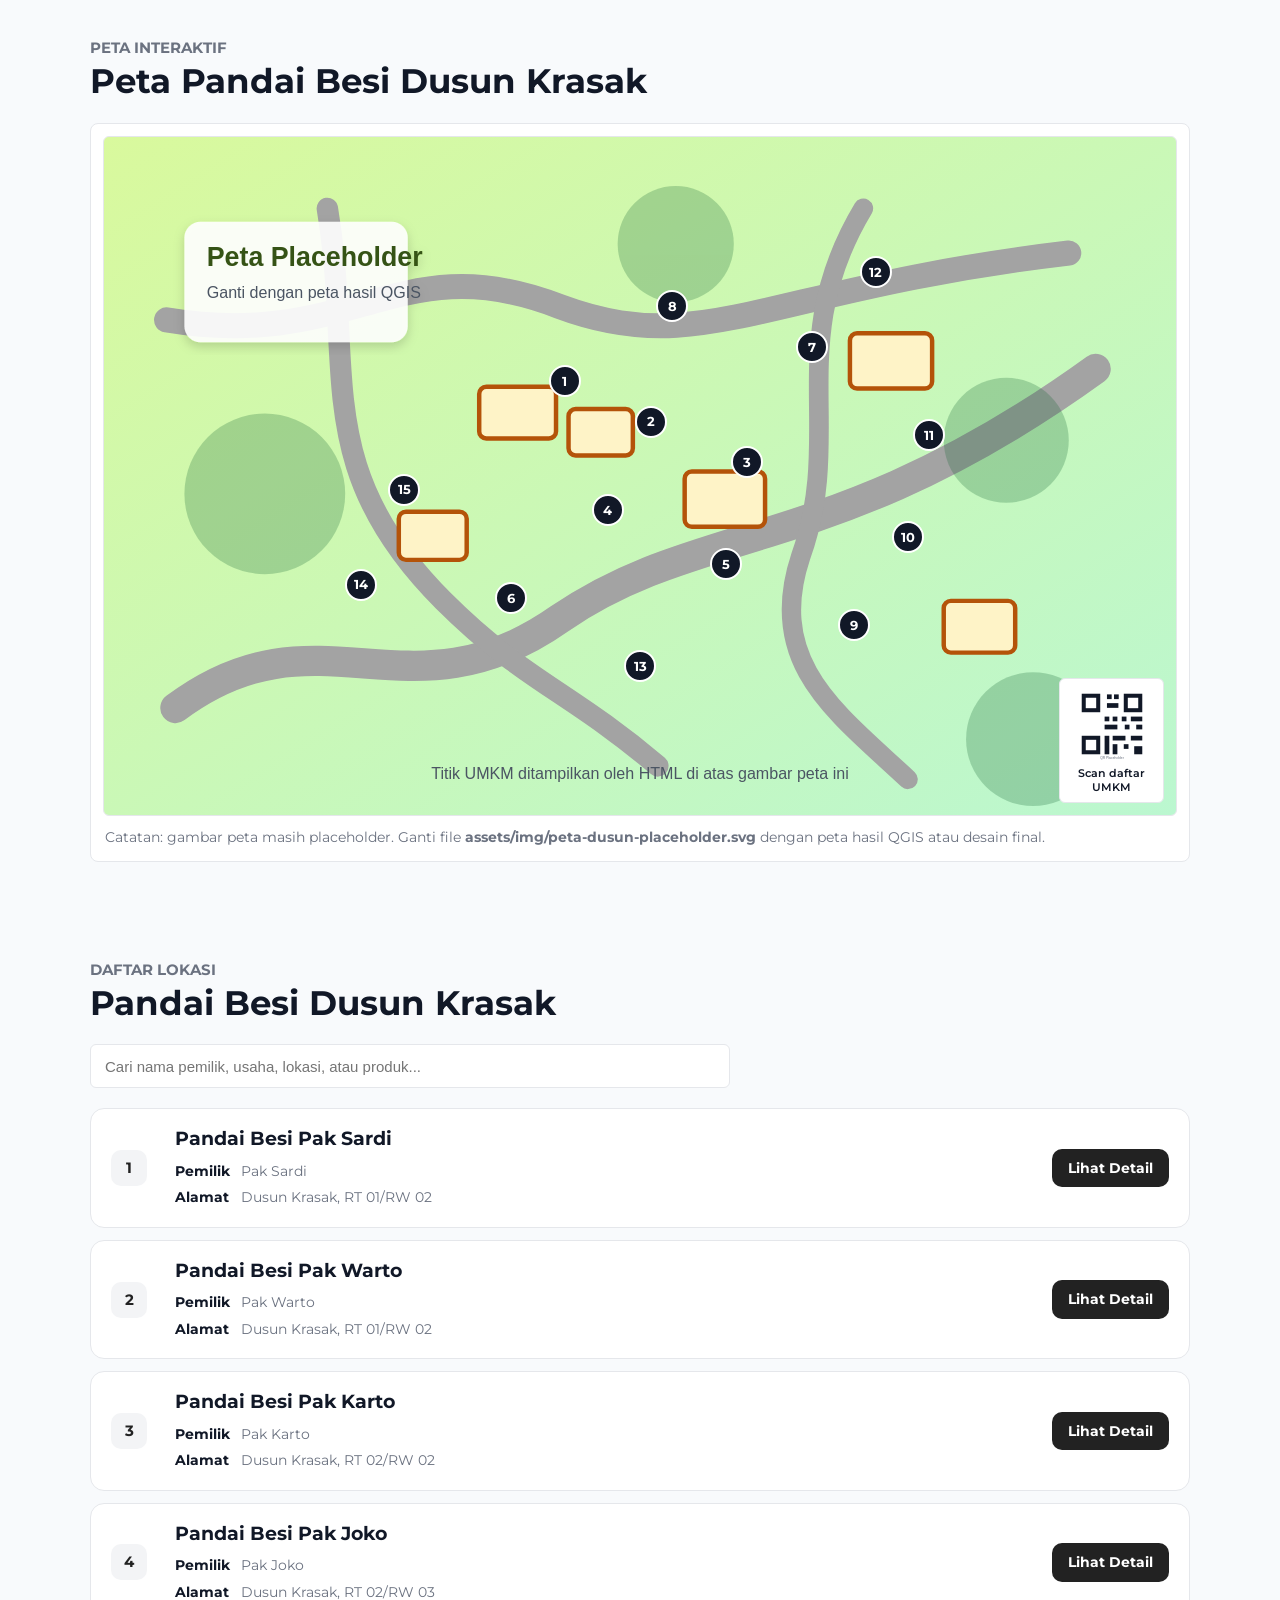
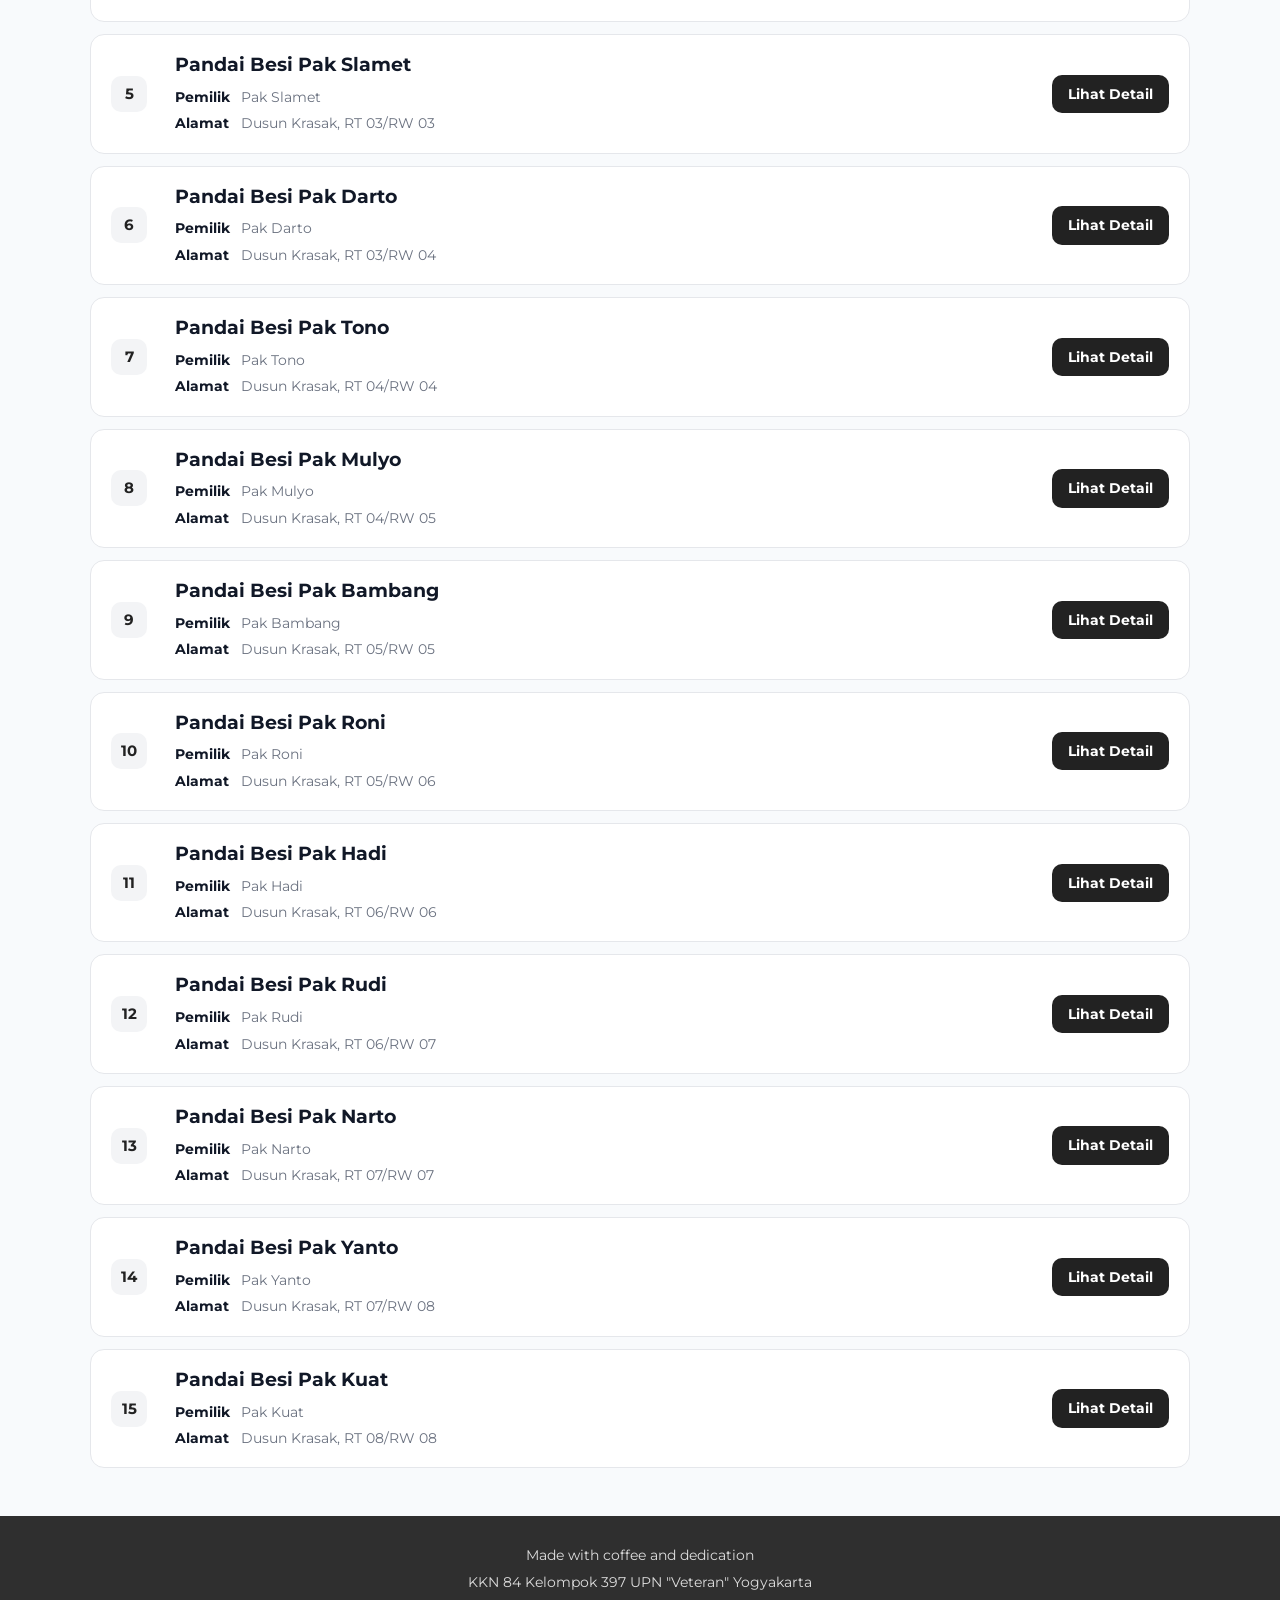
==== index.html @ 6c761941 "first commit" ====
<!doctype html>
<html lang="id">
  <head>
    <meta charset="UTF-8" />
    <meta name="viewport" content="width=device-width, initial-scale=1.0" />
    <title>Peta Pandai Besi Dusun Krasak</title>
    <link rel="preconnect" href="https://fonts.googleapis.com" />
    <link rel="preconnect" href="https://fonts.gstatic.com" crossorigin />
    <link
      href="https://fonts.googleapis.com/css2?family=Inter:wght@400;500;600;700&family=Manrope:wght@700;800&display=swap"
      rel="stylesheet"
    />
    <link rel="stylesheet" href="style.css" />
  </head>
  <body>
    <main>
      <section id="peta" class="section first-section">
        <div class="section-heading">
          <p class="label">Peta Interaktif</p>
          <h2>Peta Pandai Besi Dusun Krasak</h2>
        </div>

        <div class="map-card">
          <div class="map-wrapper" id="mapWrapper">
            <img
              src="assets/img/peta-dusun-placeholder.svg"
              alt="Peta UMKM Pandai Besi Dusun Krasak"
              class="map-image"
            />

            <div id="mapPoints"></div>

            <a href="#daftar-umkm" class="qr-box" title="Buka daftar UMKM">
              <img src="assets/img/qr-placeholder.svg" alt="QR daftar UMKM" />
              <span>Scan daftar UMKM</span>
            </a>
          </div>

          <p class="map-note">
            Catatan: gambar peta masih placeholder. Ganti file
            <strong>assets/img/peta-dusun-placeholder.svg</strong>
            dengan peta hasil QGIS atau desain final.
          </p>
        </div>
      </section>

      <section id="daftar-umkm" class="section">
        <div class="section-heading">
          <p class="label">Daftar Lokasi</p>
          <h2>Pandai Besi Dusun Krasak</h2>
        </div>

        <div class="search-box">
          <input
            type="text"
            id="searchInput"
            placeholder="Cari nama pemilik, usaha, lokasi, atau produk..."
          />
        </div>

        <div class="umkm-list" id="umkmGrid"></div>
      </section>
    </main>

    <footer class="footer">
      <p>Made with coffee and dedication</p>
      <p>KKN 84 Kelompok 397 UPN "Veteran" Yogyakarta</p>
    </footer>

    <script src="data.js"></script>
    <script src="script.js"></script>
  </body>
</html>
---- style.css ----
@import url("https://fonts.googleapis.com/css2?family=Montserrat:wght@400;500;600;700;800&display=swap");

:root {
  --primary: #111827;
  --primary-dark: #000000;
  --text: #111827;
  --muted: #6b7280;
  --bg: #f8fafc;
  --white: #ffffff;
  --border: #e5e7eb;
  --font-main: "Montserrat", Arial, Helvetica, sans-serif;
}

* {
  box-sizing: border-box;
}

html {
  scroll-behavior: smooth;
}

body {
  margin: 0;
  font-family: var(--font-main);
  background: var(--bg);
  color: var(--text);
  line-height: 1.6;
}

a {
  color: inherit;
}

/* Section */
.section {
  width: min(1100px, calc(100% - 32px));
  margin: 0 auto;
  padding: 48px 0;
}

.first-section {
  padding-top: 36px;
}

.section-heading {
  margin-bottom: 20px;
}

.label {
  margin: 0 0 6px;
  color: var(--primary);
  font-size: 13px;
  font-weight: 700;
  text-transform: uppercase;
}

.section-heading h2 {
  margin: 0 0 8px;
  font-size: clamp(24px, 4vw, 34px);
  line-height: 1.25;
  color: var(--text);
}

.section-heading p {
  margin: 0;
  color: var(--muted);
  font-size: 15px;
}

/* Map */
.map-card {
  background: var(--white);
  border: 1px solid var(--border);
  border-radius: 8px;
  padding: 12px;
}

.map-wrapper {
  position: relative;
  width: 100%;
  overflow: hidden;
  border-radius: 6px;
  background: #eeeeee;
  border: 1px solid var(--border);
}

.map-image {
  width: 100%;
  display: block;
}

.map-point {
  position: absolute;
  transform: translate(-50%, -50%);
  width: clamp(24px, 3vw, 32px);
  height: clamp(24px, 3vw, 32px);
  display: grid;
  place-items: center;
  border-radius: 50%;
  background: var(--primary);
  color: white;
  font-size: 13px;
  font-weight: 700;
  text-decoration: none;
  border: 2px solid white;
}

.map-point:hover {
  background: var(--primary-dark);
}

.qr-box {
  position: absolute;
  right: 12px;
  bottom: 12px;
  width: 105px;
  padding: 8px;
  background: white;
  border: 1px solid var(--border);
  border-radius: 6px;
  text-align: center;
  text-decoration: none;
}

.qr-box img {
  width: 74px;
  display: block;
  margin: 0 auto 5px;
}

.qr-box span {
  display: block;
  font-size: 11px;
  font-weight: 600;
  line-height: 1.3;
  color: var(--text);
}

.map-note {
  margin: 10px 2px 0;
  color: var(--muted);
  font-size: 14px;
}

/* Search */
.search-box {
  max-width: 640px;
  margin-bottom: 20px;
}

.search-box input {
  width: 100%;
  min-height: 44px;
  border: 1px solid var(--border);
  border-radius: 6px;
  padding: 0 14px;
  font-size: 15px;
  outline: none;
  background: white;
  color: var(--text);
}

.search-box input:focus {
  border-color: var(--primary);
}

/* UMKM List */
.umkm-list {
  display: flex;
  flex-direction: column;
  gap: 12px;
}

.umkm-list-item {
  display: grid;
  grid-template-columns: 48px 1fr auto;
  gap: 16px;
  align-items: center;
  padding: 18px 20px;
  background: var(--white);
  border: 1px solid var(--border);
  border-radius: 14px;
  transition: 0.2s ease;
}

.umkm-list-item:hover {
  border-color: #cfcfcf;
  transform: translateY(-1px);
  box-shadow: 0 8px 22px rgba(0, 0, 0, 0.06);
}

.umkm-number {
  width: 36px;
  height: 36px;
  display: grid;
  place-items: center;
  background: #f3f4f6;
  border-radius: 10px;
  color: #222222;
  font-size: 15px;
  font-weight: 700;
}

.umkm-list-content h3 {
  margin: 0 0 8px;
  color: var(--text);
  font-size: 19px;
  line-height: 1.3;
}

.umkm-list-content p {
  margin: 0 0 4px;
  color: var(--muted);
  font-size: 14px;
}

.umkm-list-content p:last-child {
  margin-bottom: 0;
}

.umkm-list-content span {
  display: inline-block;
  min-width: 62px;
  color: var(--text);
  font-weight: 700;
}

.umkm-list-action {
  display: flex;
  align-items: center;
}

.btn,
.btn-card {
  display: inline-flex;
  align-items: center;
  justify-content: center;
  min-height: 38px;
  padding: 8px 16px;
  border-radius: 10px;
  background: #222222;
  color: white;
  font-size: 14px;
  font-weight: 700;
  text-decoration: none;
  transition: 0.2s ease;
}

.btn:hover,
.btn-card:hover {
  background: #000000;
}

.empty-message {
  padding: 20px;
  background: white;
  border: 1px solid var(--border);
  border-radius: 12px;
  color: var(--muted);
}

/* Detail Page */
/* Detail Page */
.detail-main {
  width: min(1000px, calc(100% - 32px));
  margin: 0 auto;
  padding: 32px 0 64px;
}

.back-link {
  display: flex;
  gap: 10px;
  margin-bottom: 18px;
  flex-wrap: wrap;
}

.back-link a {
  display: inline-flex;
  align-items: center;
  min-height: 36px;
  padding: 7px 12px;
  background: white;
  border: 1px solid var(--border);
  border-radius: 10px;
  color: var(--text);
  font-size: 14px;
  font-weight: 600;
  text-decoration: none;
}

.back-link a:hover {
  background: #f3f4f6;
}

.detail-card {
  overflow: hidden;
  background: white;
  border: 1px solid var(--border);
  border-radius: 8px;
}

.detail-hero {
  display: grid;
  grid-template-columns: 420px 1fr;
  gap: 0;
}

.detail-image {
  width: 100%;
  height: 380px;
  object-fit: cover;
  background: #f3f4f6;
}

.detail-info {
  padding: 34px;
  display: flex;
  flex-direction: column;
  justify-content: center;
}

.detail-info .label {
  margin-bottom: 8px;
  color: var(--muted);
  font-size: 12px;
  font-weight: 700;
  letter-spacing: 0.04em;
  text-transform: uppercase;
}

.detail-info h1 {
  margin: 0 0 18px;
  color: var(--text);
  font-size: clamp(28px, 4vw, 40px);
  line-height: 1.2;
}

.info-list {
  display: grid;
  gap: 8px;
  margin-bottom: 20px;
  padding: 16px;
  background: #f8fafc;
  border: 1px solid var(--border);
  border-radius: 14px;
}

.info-list p {
  margin: 0;
  color: var(--muted);
  font-size: 15px;
}

.info-list strong {
  color: var(--text);
}

.detail-actions {
  display: flex;
  gap: 10px;
  flex-wrap: wrap;
}

.detail-content-grid {
  display: grid;
  grid-template-columns: repeat(2, 1fr);
  gap: 14px;
  padding: 18px;
  background: #f8fafc;
  border-top: 1px solid var(--border);
}

.content-box {
  padding: 18px;
  background: white;
  border: 1px solid var(--border);
  border-radius: 8px;
}

.content-box h2 {
  margin: 0 0 10px;
  color: var(--text);
  font-size: 18px;
  line-height: 1.3;
}

.content-box p,
.content-box li {
  color: var(--muted);
  font-size: 14px;
}

.content-box p {
  margin: 0;
}

.content-box ul {
  margin: 0;
  padding-left: 18px;
}

.social-list p {
  margin: 0 0 6px;
  color: var(--muted);
  font-size: 14px;
}

.social-list p:last-child {
  margin-bottom: 0;
}

.social-list strong {
  color: var(--text);
}

.full-width {
  grid-column: 1 / -1;
}

/* Footer */
.footer {
  text-align: center;
  padding: 24px 16px;
  background: #2f2f2f;
  color: white;
}

.footer p {
  margin: 4px 0;
  color: #dddddd;
  font-size: 14px;
}

/* Responsive */
@media (max-width: 820px) {
  .umkm-list-item {
    grid-template-columns: 42px 1fr;
  }

  .umkm-list-action {
    grid-column: 2;
  }

  .detail-hero {
    grid-template-columns: 1fr;
  }

  .detail-image {
    height: 300px;
  }

  .detail-content-grid {
    grid-template-columns: 1fr;
  }
}

@media (max-width: 640px) {
  .section {
    padding: 40px 0;
  }

  .first-section {
    padding-top: 28px;
  }

  .qr-box {
    width: 88px;
    right: 8px;
    bottom: 8px;
    padding: 6px;
  }

  .qr-box img {
    width: 60px;
  }

  .qr-box span {
    font-size: 10px;
  }

  .detail-info {
    padding: 24px;
  }
}
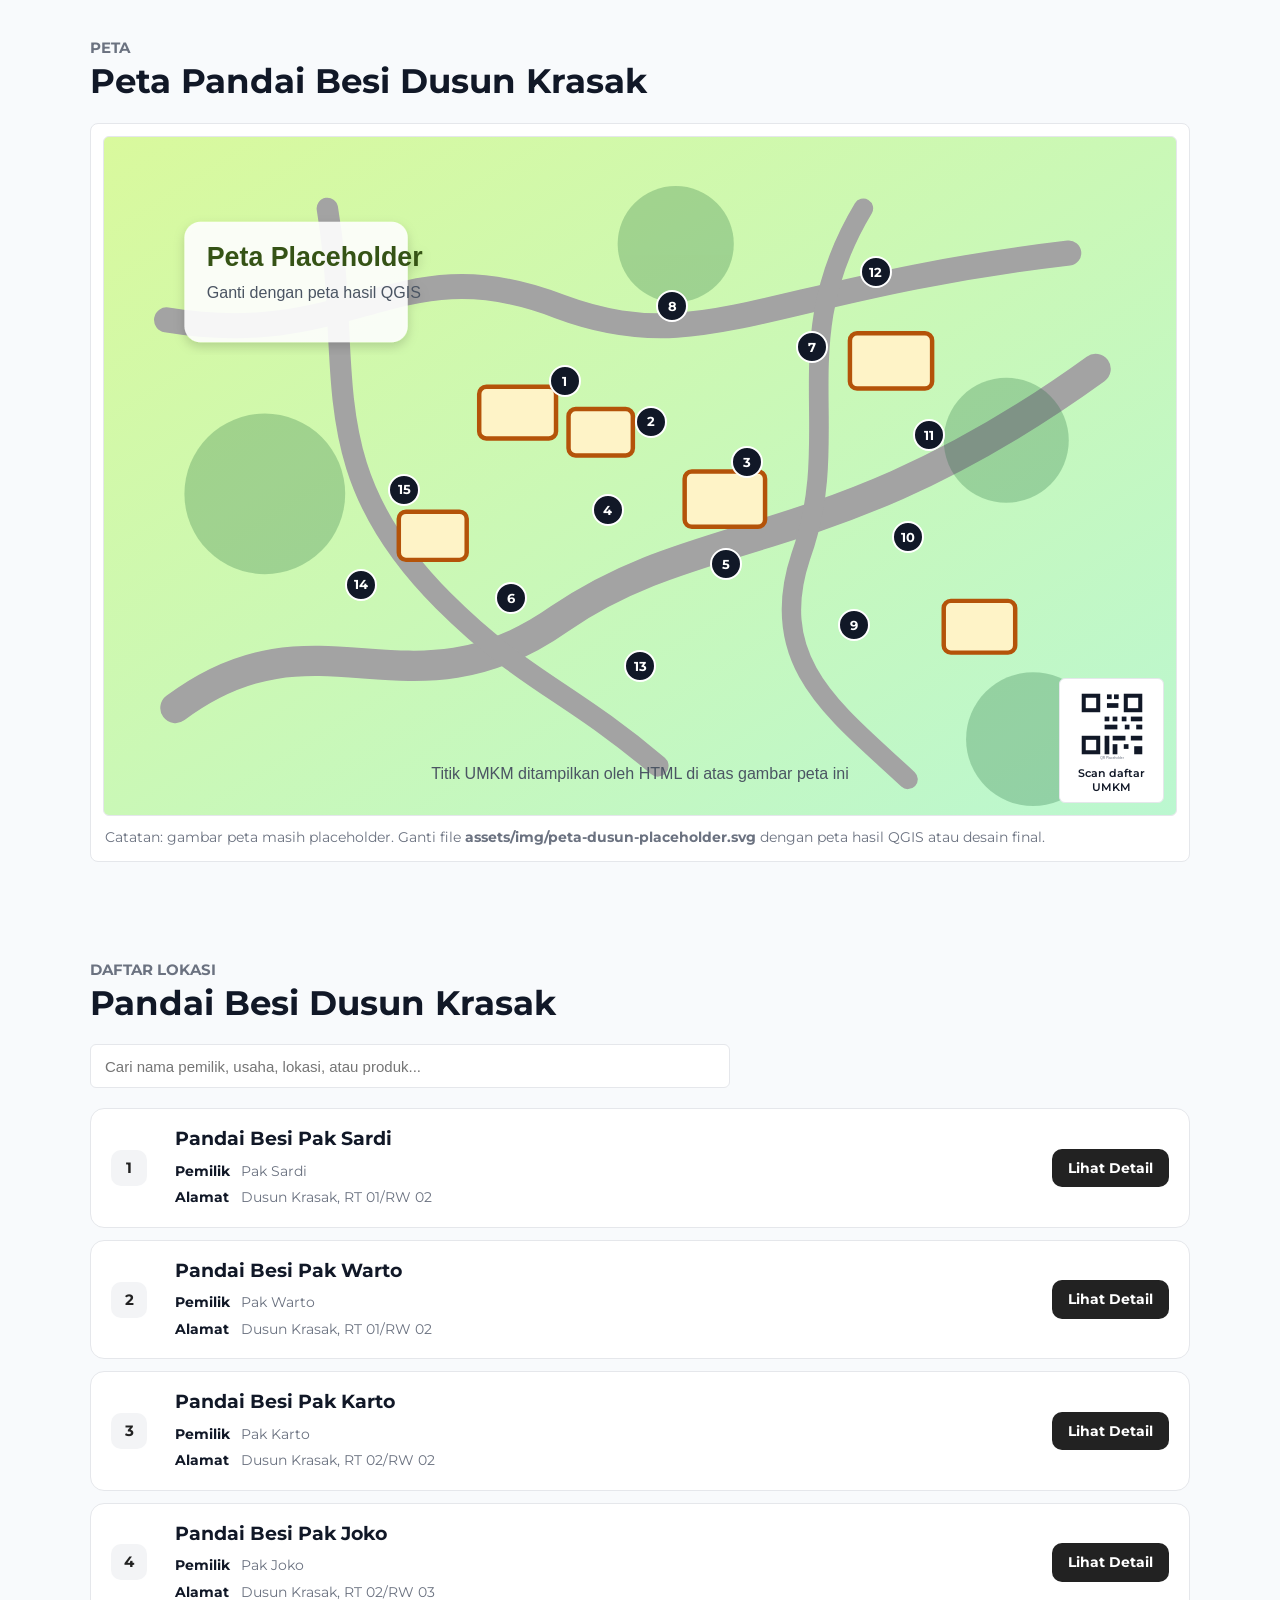
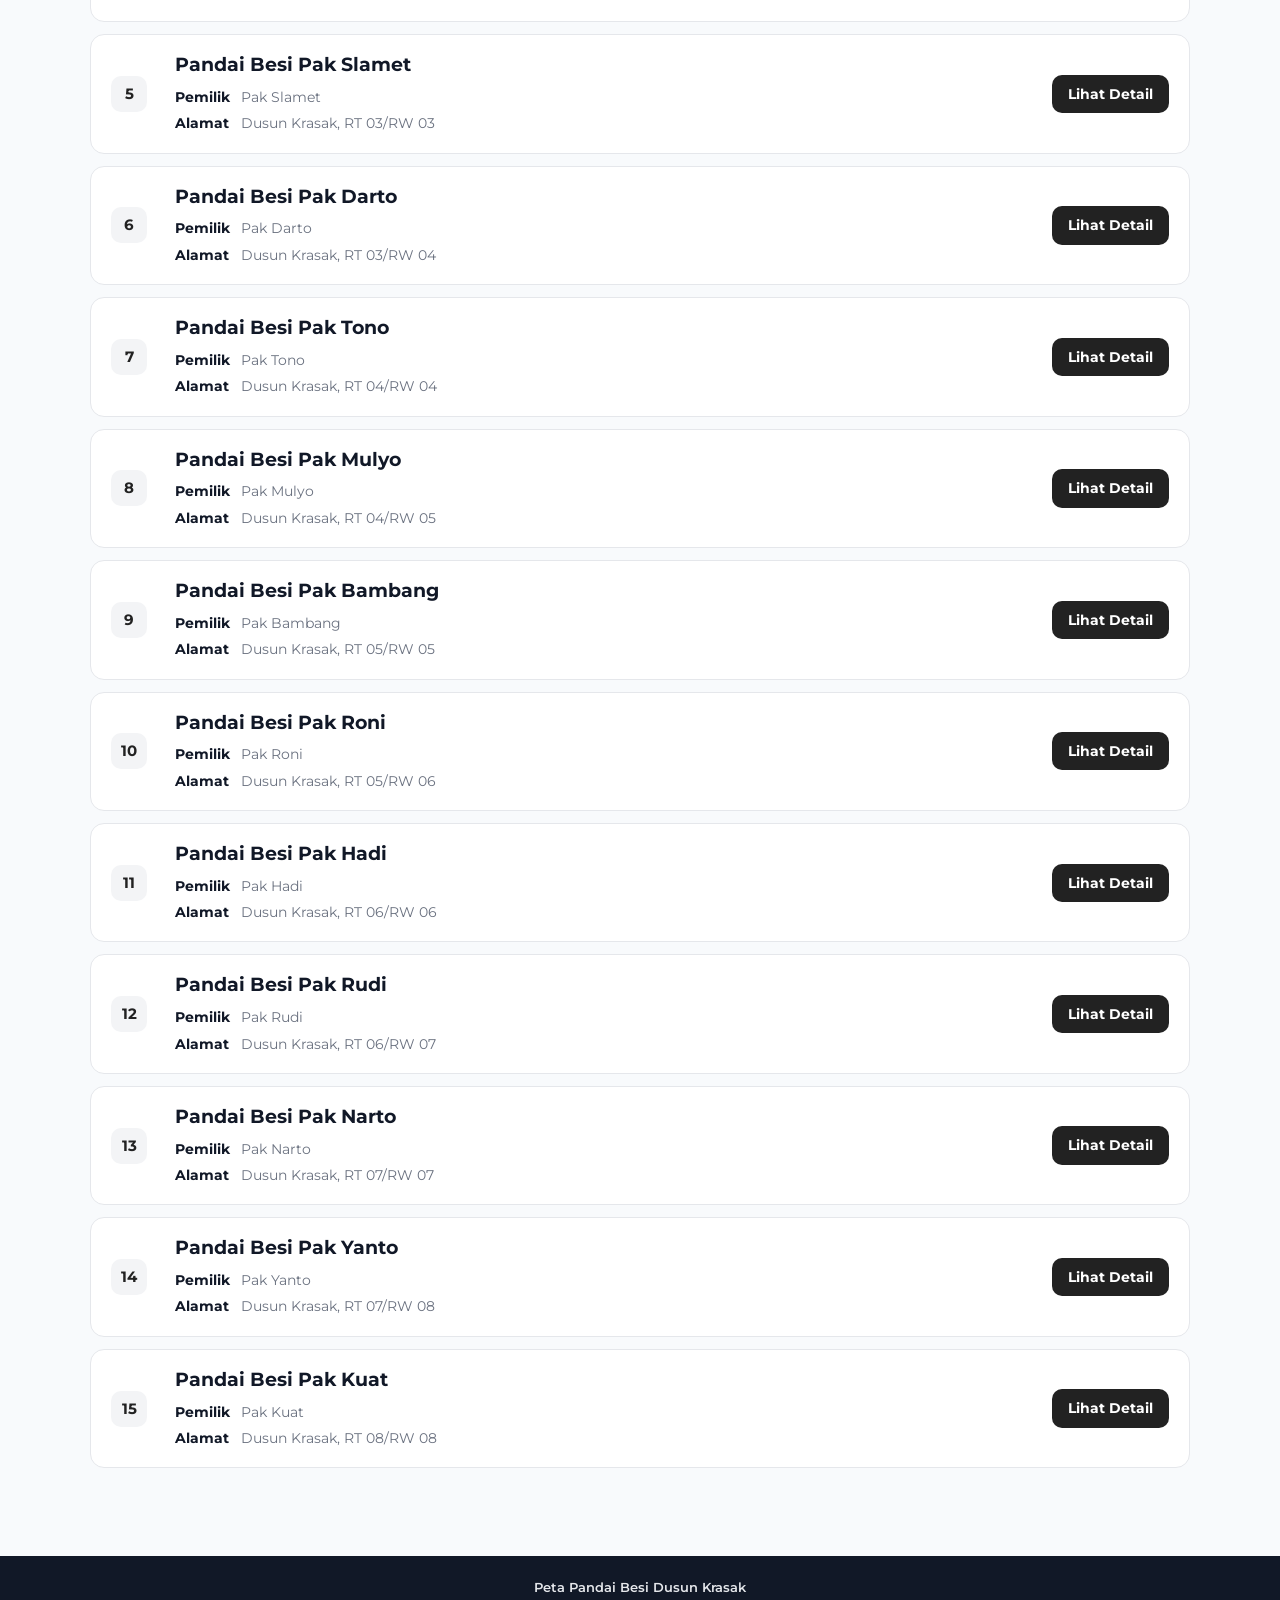
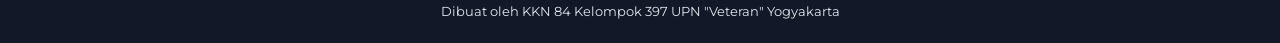
==== commit cc6f7a0f: "update" ====
--- a/index.html
+++ b/index.html
@@ -16,7 +16,7 @@
     <main>
       <section id="peta" class="section first-section">
         <div class="section-heading">
-          <p class="label">Peta Interaktif</p>
+          <p class="label">Peta</p>
           <h2>Peta Pandai Besi Dusun Krasak</h2>
         </div>
 
@@ -63,8 +63,8 @@
     </main>
 
     <footer class="footer">
-      <p>Made with coffee and dedication</p>
-      <p>KKN 84 Kelompok 397 UPN "Veteran" Yogyakarta</p>
+      <p>Peta Pandai Besi Dusun Krasak</p>
+      <p>Dibuat oleh KKN 84 Kelompok 397 UPN "Veteran" Yogyakarta</p>
     </footer>
 
     <script src="data.js"></script>
--- a/style.css
+++ b/style.css
@@ -419,16 +419,21 @@
 
 /* Footer */
 .footer {
+  margin-top: 40px;
+  padding: 18px 16px;
+  background: #111827;
+  color: white;
   text-align: center;
-  padding: 24px 16px;
-  background: #2f2f2f;
-  color: white;
 }
 
 .footer p {
-  margin: 4px 0;
-  color: #dddddd;
-  font-size: 14px;
+  margin: 3px 0;
+  font-size: 13px;
+  color: #e5e7eb;
+}
+
+.footer p:first-child {
+  font-weight: 600;
 }
 
 /* Responsive */
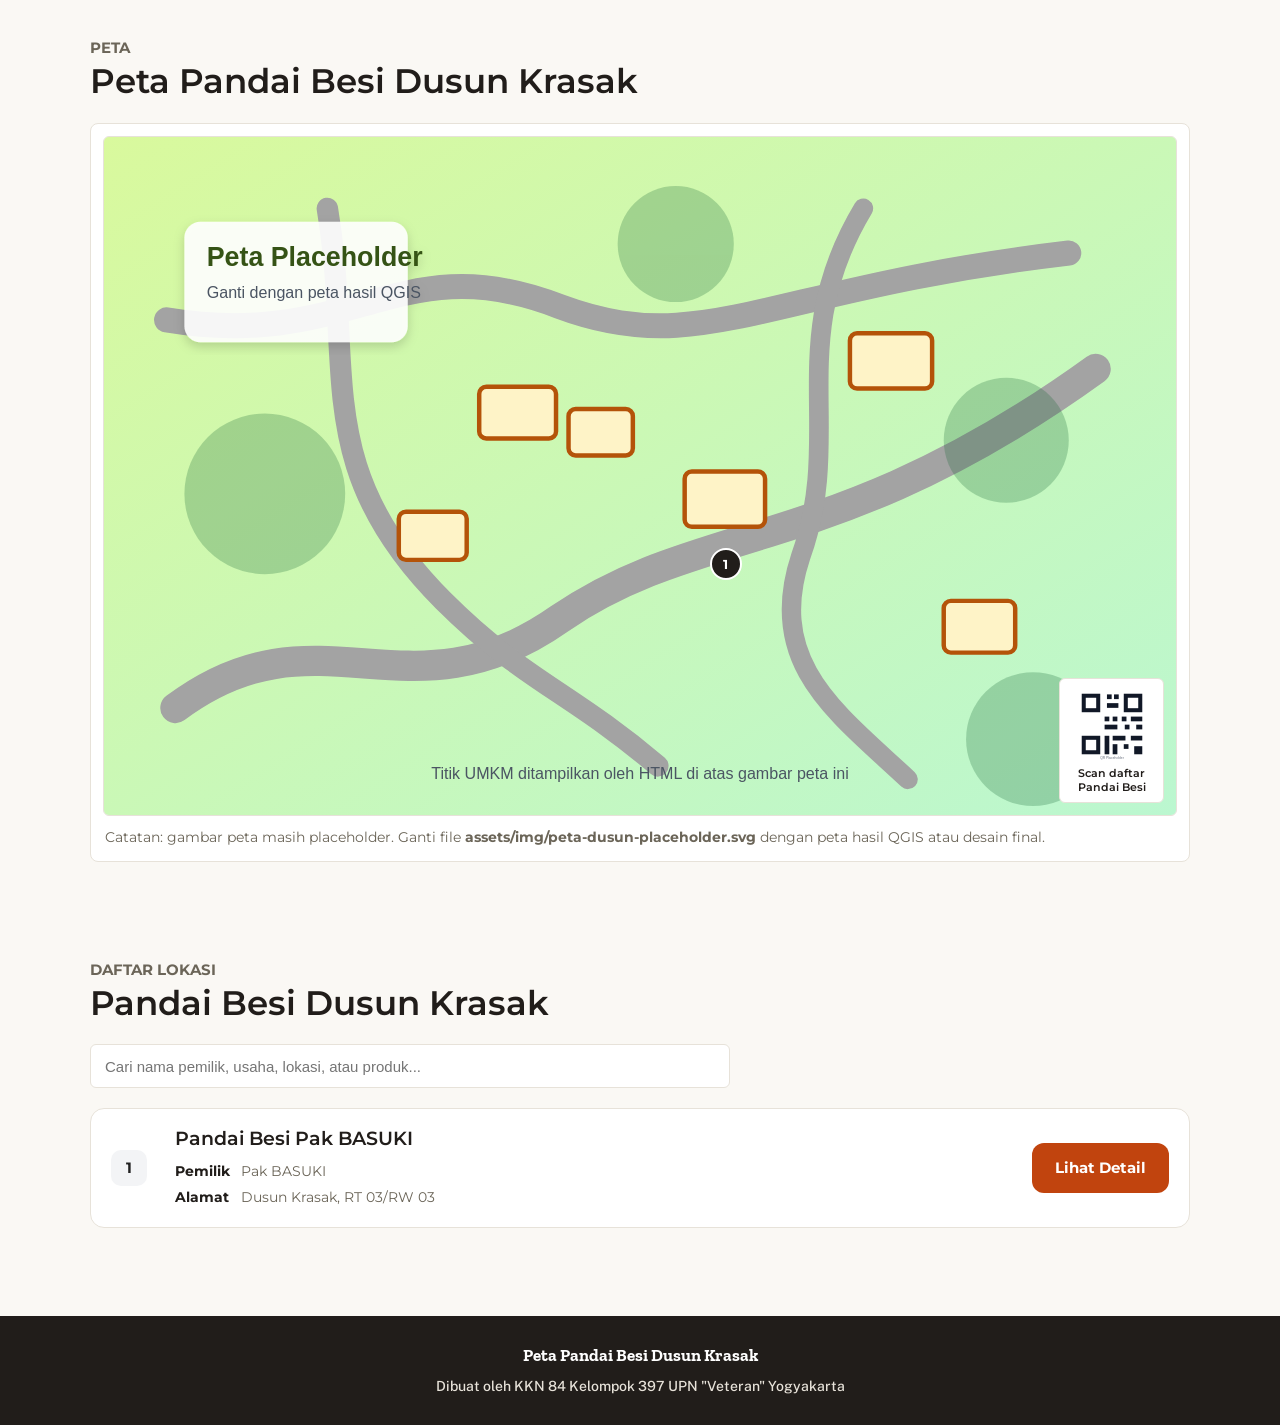
==== commit e5776754: "update" ====
--- a/index.html
+++ b/index.html
@@ -4,12 +4,6 @@
     <meta charset="UTF-8" />
     <meta name="viewport" content="width=device-width, initial-scale=1.0" />
     <title>Peta Pandai Besi Dusun Krasak</title>
-    <link rel="preconnect" href="https://fonts.googleapis.com" />
-    <link rel="preconnect" href="https://fonts.gstatic.com" crossorigin />
-    <link
-      href="https://fonts.googleapis.com/css2?family=Inter:wght@400;500;600;700&family=Manrope:wght@700;800&display=swap"
-      rel="stylesheet"
-    />
     <link rel="stylesheet" href="style.css" />
   </head>
   <body>
@@ -30,9 +24,16 @@
 
             <div id="mapPoints"></div>
 
-            <a href="#daftar-umkm" class="qr-box" title="Buka daftar UMKM">
-              <img src="assets/img/qr-placeholder.svg" alt="QR daftar UMKM" />
-              <span>Scan daftar UMKM</span>
+            <a
+              href="#daftar-umkm"
+              class="qr-box"
+              title="Buka daftar Pandai Besi"
+            >
+              <img
+                src="assets/img/qr-placeholder.svg"
+                alt="QR daftar Pandai Besi"
+              />
+              <span>Scan daftar Pandai Besi</span>
             </a>
           </div>
 
--- a/style.css
+++ b/style.css
@@ -1,14 +1,22 @@
-@import url("https://fonts.googleapis.com/css2?family=Montserrat:wght@400;500;600;700;800&display=swap");
+@import url("https://fonts.googleapis.com/css2?family=Montserrat:wght@400;500;600;700;800&family=Public+Sans:wght@400;500;600;700;800&family=Zilla+Slab:wght@500;600;700&display=swap");
 
 :root {
-  --primary: #111827;
+  --primary: #211d1a;
   --primary-dark: #000000;
-  --text: #111827;
-  --muted: #6b7280;
-  --bg: #f8fafc;
+  --text: #211d1a;
+  --muted: #6b6558;
+  --bg: #faf8f4;
   --white: #ffffff;
-  --border: #e5e7eb;
+  --border: #e7e2d9;
+  --accent: #c1440e;
+  --accent-dark: #98350c;
+  --spark: #e8a33d;
+
   --font-main: "Montserrat", Arial, Helvetica, sans-serif;
+  --font-display: "Montserrat", Arial, Helvetica, sans-serif;
+
+  --font-footer-main: "Public Sans", Arial, Helvetica, sans-serif;
+  --font-footer-display: "Zilla Slab", Georgia, serif;
 }
 
 * {
@@ -48,7 +56,7 @@
 
 .label {
   margin: 0 0 6px;
-  color: var(--primary);
+  color: var(--accent);
   font-size: 13px;
   font-weight: 700;
   text-transform: uppercase;
@@ -56,6 +64,8 @@
 
 .section-heading h2 {
   margin: 0 0 8px;
+  font-family: var(--font-display);
+  font-weight: 600;
   font-size: clamp(24px, 4vw, 34px);
   line-height: 1.25;
   color: var(--text);
@@ -106,7 +116,7 @@
 }
 
 .map-point:hover {
-  background: var(--primary-dark);
+  background: var(--accent);
 }
 
 .qr-box {
@@ -161,7 +171,7 @@
 }
 
 .search-box input:focus {
-  border-color: var(--primary);
+  border-color: var(--accent);
 }
 
 /* UMKM List */
@@ -203,6 +213,8 @@
 
 .umkm-list-content h3 {
   margin: 0 0 8px;
+  font-family: var(--font-display);
+  font-weight: 600;
   color: var(--text);
   font-size: 19px;
   line-height: 1.3;
@@ -259,181 +271,519 @@
   color: var(--muted);
 }
 
-/* Detail Page */
-/* Detail Page */
+/* ===================== */
+/* Detail Page            */
+/* ===================== */
+
 .detail-main {
-  width: min(1000px, calc(100% - 32px));
+  width: min(920px, calc(100% - 32px));
   margin: 0 auto;
-  padding: 32px 0 64px;
+  padding: 28px 0 72px;
 }
 
 .back-link {
   display: flex;
-  gap: 10px;
-  margin-bottom: 18px;
+  gap: 8px;
+  margin-bottom: 20px;
   flex-wrap: wrap;
 }
 
 .back-link a {
   display: inline-flex;
   align-items: center;
-  min-height: 36px;
-  padding: 7px 12px;
-  background: white;
+  gap: 6px;
+  min-height: 40px;
+  padding: 8px 14px;
+  background: var(--white);
   border: 1px solid var(--border);
   border-radius: 10px;
   color: var(--text);
   font-size: 14px;
   font-weight: 600;
   text-decoration: none;
+  transition: 0.15s ease;
 }
 
 .back-link a:hover {
-  background: #f3f4f6;
+  border-color: var(--text);
+  background: var(--bg);
 }
 
 .detail-card {
   overflow: hidden;
-  background: white;
+  background: var(--white);
   border: 1px solid var(--border);
-  border-radius: 8px;
-}
+  border-radius: 20px;
+}
+
+/* --- Hero: gallery + headline --- */
 
 .detail-hero {
   display: grid;
-  grid-template-columns: 420px 1fr;
-  gap: 0;
-}
-
-.detail-image {
+  grid-template-columns: 1.05fr 1fr;
+}
+
+.detail-gallery {
+  position: relative;
+  aspect-ratio: 4 / 3;
+  background: var(--primary);
+  overflow: hidden;
+}
+
+.gallery-track {
+  display: flex;
+  height: 100%;
+  transition: transform 0.5s cubic-bezier(0.65, 0, 0.35, 1);
+}
+
+.gallery-slide {
+  flex: 0 0 100%;
   width: 100%;
-  height: 380px;
+  height: 100%;
   object-fit: cover;
-  background: #f3f4f6;
-}
-
-.detail-info {
-  padding: 34px;
+}
+
+.gallery-nav {
+  position: absolute;
+  top: 50%;
+  transform: translateY(-50%);
+  width: 40px;
+  height: 40px;
+  display: grid;
+  place-items: center;
+  border: none;
+  border-radius: 50%;
+  background: rgba(33, 29, 26, 0.55);
+  color: white;
+  cursor: pointer;
+  transition: 0.15s ease;
+}
+
+.gallery-nav:hover {
+  background: rgba(33, 29, 26, 0.85);
+}
+
+.gallery-nav.prev {
+  left: 12px;
+}
+
+.gallery-nav.next {
+  right: 12px;
+}
+
+.gallery-nav svg {
+  width: 18px;
+  height: 18px;
+}
+
+.gallery-toggle {
+  position: absolute;
+  top: 12px;
+  right: 12px;
+  width: 34px;
+  height: 34px;
+  display: grid;
+  place-items: center;
+  border: none;
+  border-radius: 50%;
+  background: rgba(33, 29, 26, 0.55);
+  color: white;
+  cursor: pointer;
+}
+
+.gallery-toggle svg {
+  width: 14px;
+  height: 14px;
+}
+
+.gallery-dots {
+  position: absolute;
+  bottom: 16px;
+  left: 50%;
+  transform: translateX(-50%);
+  display: flex;
+  align-items: center;
+  gap: 6px;
+}
+
+.gallery-dots button {
+  width: 7px;
+  height: 7px;
+  border-radius: 50%;
+  border: none;
+  background: rgba(255, 255, 255, 0.5);
+  cursor: pointer;
+  padding: 0;
+  transition: 0.2s ease;
+}
+
+.gallery-dots button.active {
+  background: var(--spark);
+  width: 20px;
+  border-radius: 4px;
+}
+
+.gallery-progress {
+  position: absolute;
+  left: 0;
+  right: 0;
+  bottom: 0;
+  height: 3px;
+  background: rgba(255, 255, 255, 0.25);
+}
+
+.gallery-progress-bar {
+  height: 100%;
+  width: 0%;
+  background: linear-gradient(90deg, var(--spark), var(--accent));
+}
+
+.gallery-progress-bar.animate {
+  transition-property: width;
+  transition-timing-function: linear;
+}
+
+/* --- Headline --- */
+
+.detail-headline {
+  padding: 32px;
   display: flex;
   flex-direction: column;
   justify-content: center;
-}
-
-.detail-info .label {
-  margin-bottom: 8px;
-  color: var(--muted);
-  font-size: 12px;
+  gap: 14px;
+}
+
+.detail-eyebrow {
+  display: inline-flex;
+  align-items: center;
+  gap: 6px;
+  margin: 0;
+  color: var(--accent);
+  font-size: 13px;
   font-weight: 700;
   letter-spacing: 0.04em;
   text-transform: uppercase;
 }
 
-.detail-info h1 {
-  margin: 0 0 18px;
+.detail-eyebrow svg {
+  width: 15px;
+  height: 15px;
+}
+
+.detail-headline h1 {
+  margin: 0;
+  font-family: var(--font-display);
+  font-weight: 700;
   color: var(--text);
   font-size: clamp(28px, 4vw, 40px);
-  line-height: 1.2;
-}
-
-.info-list {
-  display: grid;
+  line-height: 1.15;
+}
+
+.detail-quickfacts {
+  display: flex;
+  flex-direction: column;
   gap: 8px;
-  margin-bottom: 20px;
-  padding: 16px;
-  background: #f8fafc;
-  border: 1px solid var(--border);
-  border-radius: 14px;
-}
-
-.info-list p {
-  margin: 0;
+}
+
+.detail-quickfacts span {
+  display: flex;
+  align-items: center;
+  gap: 8px;
   color: var(--muted);
   font-size: 15px;
 }
 
-.info-list strong {
-  color: var(--text);
+.detail-quickfacts svg {
+  flex: none;
+  width: 18px;
+  height: 18px;
+  color: var(--accent);
 }
 
 .detail-actions {
   display: flex;
+  flex-wrap: wrap;
   gap: 10px;
-  flex-wrap: wrap;
-}
-
-.detail-content-grid {
+  margin-top: 6px;
+}
+
+.btn-primary,
+.btn-secondary,
+.btn-icon {
+  display: inline-flex;
+  align-items: center;
+  justify-content: center;
+  gap: 8px;
+  min-height: 50px;
+  padding: 0 20px;
+  border-radius: 12px;
+  font-size: 15px;
+  font-weight: 700;
+  text-decoration: none;
+  border: 1px solid transparent;
+  transition: 0.15s ease;
+}
+
+.btn-primary {
+  background: var(--accent);
+  color: white;
+}
+
+.btn-primary:hover {
+  background: var(--accent-dark);
+}
+
+.btn-secondary {
+  background: var(--white);
+  border-color: var(--border);
+  color: var(--text);
+}
+
+.btn-secondary:hover {
+  border-color: var(--text);
+}
+
+.btn-icon {
+  width: 50px;
+  padding: 0;
+  background: var(--white);
+  border-color: var(--border);
+  color: var(--text);
+  flex: none;
+}
+
+.btn-icon:hover {
+  border-color: var(--text);
+  color: var(--accent);
+}
+
+.btn-primary svg,
+.btn-secondary svg,
+.btn-icon svg {
+  width: 18px;
+  height: 18px;
+}
+
+.btn-card {
+  min-height: 50px;
+  padding: 0 22px;
+  border-radius: 12px;
+  background: var(--accent);
+  color: white;
+  font-size: 15px;
+  font-weight: 700;
+  border: 1px solid transparent;
+}
+
+.btn-card:hover {
+  background: var(--accent-dark);
+}
+
+.detail-actions {
+  display: flex;
+  flex-direction: column;
+  align-items: stretch;
+  gap: 10px;
+  max-width: 360px;
+}
+
+.detail-actions .btn-primary,
+.detail-actions .btn-secondary {
+  width: 75%;
+  height: 32px;
+  padding: 0 22px;
+  display: inline-flex;
+  align-items: center;
+  justify-content: center;
+}
+
+.detail-actions .btn-primary svg,
+.detail-actions .btn-secondary svg {
+  width: 20px;
+  height: 20px;
+  flex-shrink: 0;
+}
+
+/* --- Body: facts --- */
+
+.detail-headline h1 span {
+  display: block;
+}
+
+.detail-body {
+  padding: 8px 32px 32px;
+}
+
+.detail-divider {
+  border: none;
+  border-top: 1px solid var(--border);
+  margin: 26px 0;
+}
+
+.detail-row .detail-eyebrow {
+  margin-bottom: 16px;
+}
+
+.detail-facts {
   display: grid;
   grid-template-columns: repeat(2, 1fr);
-  gap: 14px;
-  padding: 18px;
-  background: #f8fafc;
-  border-top: 1px solid var(--border);
-}
-
-.content-box {
-  padding: 18px;
-  background: white;
-  border: 1px solid var(--border);
-  border-radius: 8px;
-}
-
-.content-box h2 {
+  gap: 18px 24px;
+  margin: 0;
+}
+
+.detail-facts div {
+  min-width: 0;
+}
+
+.detail-facts dt {
+  margin: 0 0 4px;
+  color: var(--muted);
+  font-size: 13px;
+  font-weight: 600;
+}
+
+.detail-facts dd {
+  margin: 0;
+  color: var(--text);
+  font-size: 16px;
+  font-weight: 600;
+  line-height: 1.5;
+  word-break: break-word;
+}
+
+.detail-facts dd a {
+  color: var(--accent);
+  text-decoration: none;
+}
+
+.detail-facts dd a:hover {
+  text-decoration: underline;
+}
+
+.detail-note {
+  margin: 0;
+  color: var(--text);
+  font-size: 16px;
+  line-height: 1.75;
+}
+
+.not-found {
+  padding: 60px 32px;
+  text-align: center;
+}
+
+.not-found h1 {
+  font-family: var(--font-display);
+  font-size: 26px;
   margin: 0 0 10px;
-  color: var(--text);
-  font-size: 18px;
-  line-height: 1.3;
-}
-
-.content-box p,
-.content-box li {
+}
+
+.not-found p {
   color: var(--muted);
-  font-size: 14px;
-}
-
-.content-box p {
-  margin: 0;
-}
-
-.content-box ul {
-  margin: 0;
-  padding-left: 18px;
-}
-
-.social-list p {
-  margin: 0 0 6px;
-  color: var(--muted);
-  font-size: 14px;
-}
-
-.social-list p:last-child {
-  margin-bottom: 0;
-}
-
-.social-list strong {
-  color: var(--text);
-}
-
-.full-width {
-  grid-column: 1 / -1;
+  margin: 0 0 20px;
 }
 
 /* Footer */
 .footer {
   margin-top: 40px;
-  padding: 18px 16px;
-  background: #111827;
+  padding: 28px 16px;
+  background: var(--primary);
   color: white;
   text-align: center;
 }
 
 .footer p {
-  margin: 3px 0;
-  font-size: 13px;
-  color: #e5e7eb;
+  margin: 0;
 }
 
 .footer p:first-child {
-  font-weight: 600;
+  font-family: var(--font-footer-display);
+  font-size: 17px;
+  font-weight: 700;
+  color: white;
+  line-height: 1.4;
+}
+
+.footer p:last-child {
+  margin-top: 8px;
+  font-family: var(--font-footer-main);
+  font-size: 14px;
+  font-weight: 500;
+  color: #e7e2d9;
+  line-height: 1.5;
+}
+
+.detail-headline {
+  align-items: center;
+  text-align: center;
+}
+
+.detail-headline h1 {
+  width: 100%;
+  text-align: center;
+}
+
+.detail-quickfacts {
+  width: 100%;
+  max-width: 360px;
+  align-items: flex-start;
+}
+
+.detail-quickfacts span {
+  width: 100%;
+  justify-content: flex-start;
+  text-align: right;
+}
+
+.detail-actions {
+  width: 100%;
+  max-width: 360px;
+  align-items: center;
+}
+
+.detail-actions .btn-primary,
+.detail-actions .btn-secondary {
+  width: 100%;
+}
+
+.gallery-slide {
+  cursor: zoom-in;
+}
+
+.photo-lightbox {
+  position: fixed;
+  inset: 0;
+  z-index: 9999;
+  display: none;
+  align-items: center;
+  justify-content: center;
+  padding: 24px;
+  background: rgba(0, 0, 0, 0.85);
+}
+
+.photo-lightbox.show {
+  display: flex;
+}
+
+.photo-lightbox img {
+  max-width: 100%;
+  max-height: 90vh;
+  object-fit: contain;
+}
+
+.photo-lightbox-close {
+  position: fixed;
+  top: 18px;
+  right: 20px;
+  width: 42px;
+  height: 42px;
+  border: none;
+  border-radius: 50%;
+  background: white;
+  color: #111111;
+  font-size: 28px;
+  line-height: 1;
+  cursor: pointer;
 }
 
 /* Responsive */
@@ -450,12 +800,20 @@
     grid-template-columns: 1fr;
   }
 
-  .detail-image {
-    height: 300px;
-  }
-
-  .detail-content-grid {
+  .detail-gallery {
+    aspect-ratio: 4 / 3;
+  }
+
+  .detail-facts {
     grid-template-columns: 1fr;
+  }
+
+  .detail-headline {
+    padding: 24px;
+  }
+
+  .detail-body {
+    padding: 4px 24px 28px;
   }
 }
 
@@ -482,8 +840,79 @@
   .qr-box span {
     font-size: 10px;
   }
-
-  .detail-info {
-    padding: 24px;
-  }
-}
+}
+
+@media (max-width: 480px) {
+  .detail-card {
+    border-radius: 14px;
+  }
+
+  .detail-headline {
+    padding: 20px;
+  }
+
+  .detail-body {
+    padding: 0 20px 24px;
+  }
+
+  .btn-primary,
+  .btn-secondary {
+    background: var(--white);
+    border-color: var(--border);
+    color: var(--text);
+    flex: 1;
+  }
+}
+
+@media (prefers-reduced-motion: reduce) {
+  .gallery-track {
+    transition: none;
+  }
+
+  .gallery-progress-bar.animate {
+    transition: none;
+  }
+}
+
+@media (max-width: 640px) {
+  .umkm-list-item {
+    display: grid;
+    grid-template-columns: 1fr;
+    gap: 14px;
+    padding: 22px;
+    text-align: left;
+  }
+
+  .umkm-number {
+    width: 42px;
+    height: 42px;
+  }
+
+  .umkm-list-content h3 {
+    font-size: 22px;
+    line-height: 1.3;
+    margin-bottom: 12px;
+  }
+
+  .umkm-list-content p {
+    display: grid;
+    grid-template-columns: 78px 1fr;
+    gap: 8px;
+    font-size: 15px;
+  }
+
+  .umkm-list-content span {
+    min-width: 0;
+  }
+
+  .umkm-list-action {
+    grid-column: 1;
+    width: 100%;
+  }
+
+  .btn-card {
+    width: 100%;
+    min-height: 52px;
+    border-radius: 14px;
+  }
+}
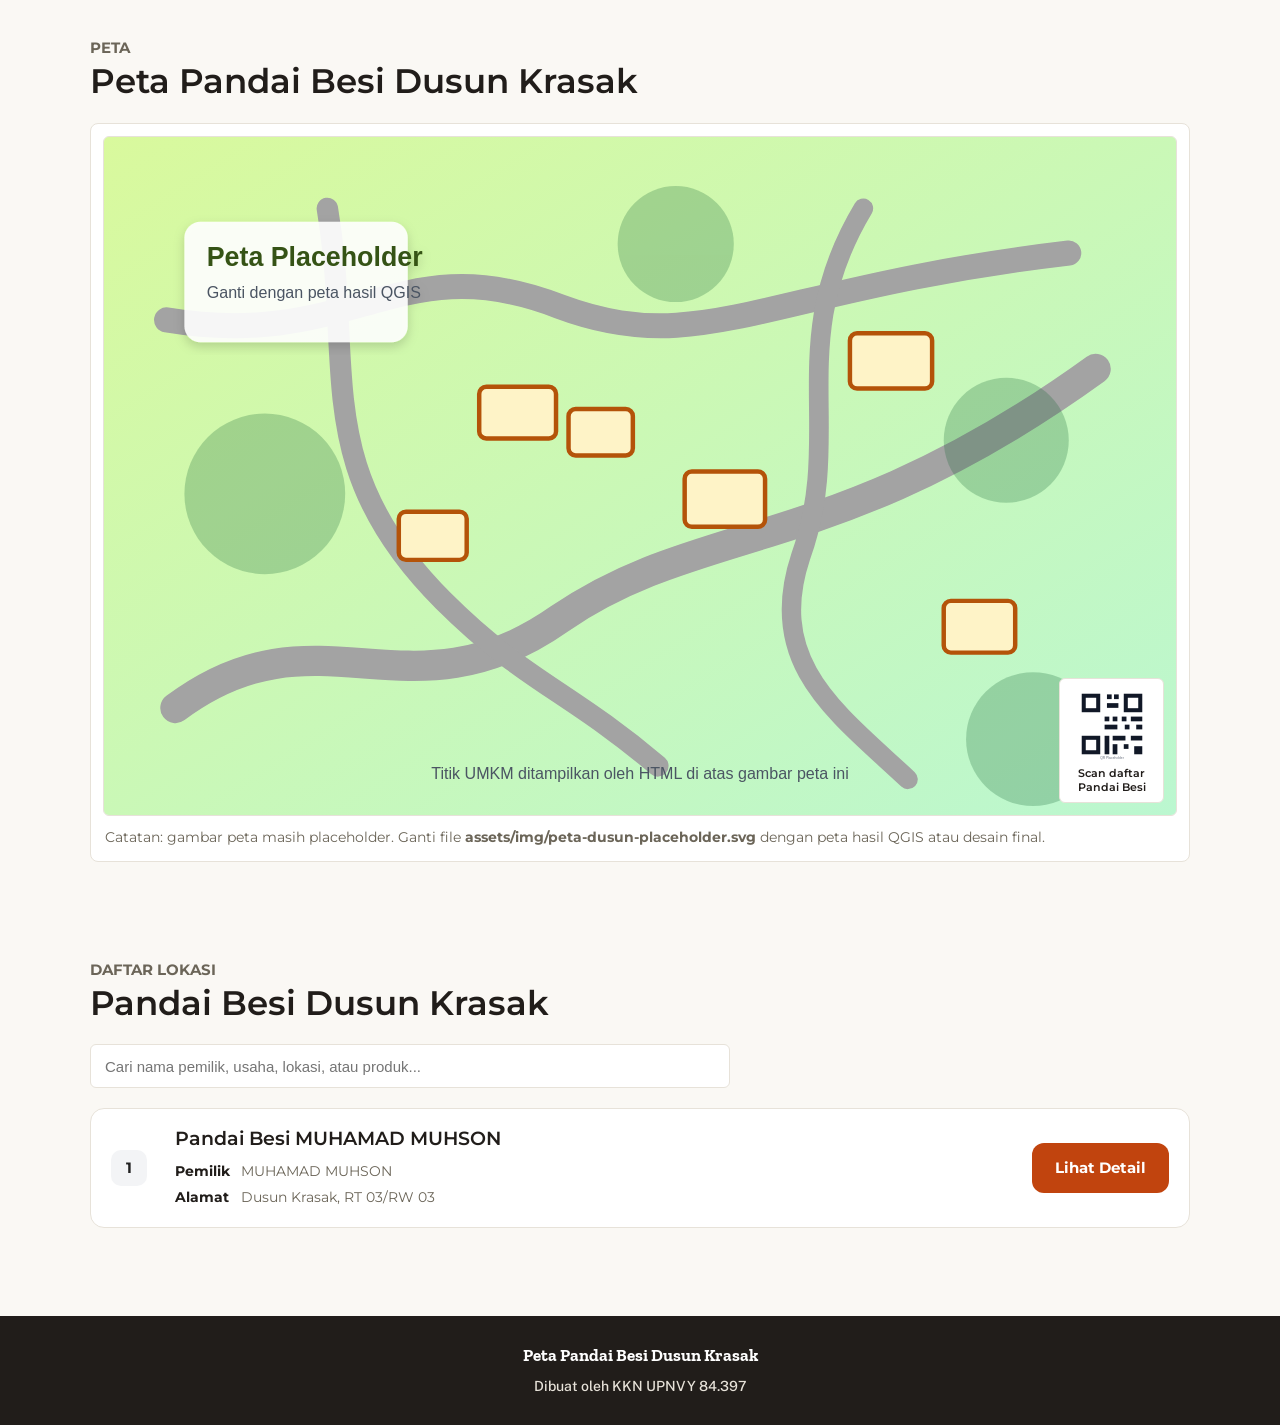
==== commit 23162262: "update lagi" ====
--- a/index.html
+++ b/index.html
@@ -20,9 +20,8 @@
               src="assets/img/peta-dusun-placeholder.svg"
               alt="Peta UMKM Pandai Besi Dusun Krasak"
               class="map-image"
+              id="mapImage"
             />
-
-            <div id="mapPoints"></div>
 
             <a
               href="#daftar-umkm"
@@ -63,9 +62,14 @@
       </section>
     </main>
 
+    <div class="map-lightbox" id="mapLightbox">
+      <button class="map-lightbox-close" id="mapLightboxClose">×</button>
+      <img src="" alt="Peta Pandai Besi Dusun Krasak" id="mapLightboxImage" />
+    </div>
+
     <footer class="footer">
       <p>Peta Pandai Besi Dusun Krasak</p>
-      <p>Dibuat oleh KKN 84 Kelompok 397 UPN "Veteran" Yogyakarta</p>
+      <p>Dibuat oleh KKN UPNVY 84.397</p>
     </footer>
 
     <script src="data.js"></script>
--- a/style.css
+++ b/style.css
@@ -786,6 +786,52 @@
   cursor: pointer;
 }
 
+.map-image {
+  cursor: zoom-in;
+}
+
+.map-point {
+  cursor: pointer;
+}
+
+.map-lightbox {
+  position: fixed;
+  inset: 0;
+  z-index: 9999;
+  display: none;
+  align-items: center;
+  justify-content: center;
+  padding: 24px;
+  background: rgba(0, 0, 0, 0.85);
+}
+
+.map-lightbox.show {
+  display: flex;
+}
+
+.map-lightbox img {
+  max-width: 100%;
+  max-height: 90vh;
+  object-fit: contain;
+  border-radius: 10px;
+  background: white;
+}
+
+.map-lightbox-close {
+  position: fixed;
+  top: 18px;
+  right: 20px;
+  width: 42px;
+  height: 42px;
+  border: none;
+  border-radius: 50%;
+  background: white;
+  color: #111111;
+  font-size: 28px;
+  line-height: 1;
+  cursor: pointer;
+}
+
 /* Responsive */
 @media (max-width: 820px) {
   .umkm-list-item {
@@ -915,4 +961,4 @@
     min-height: 52px;
     border-radius: 14px;
   }
-}+}
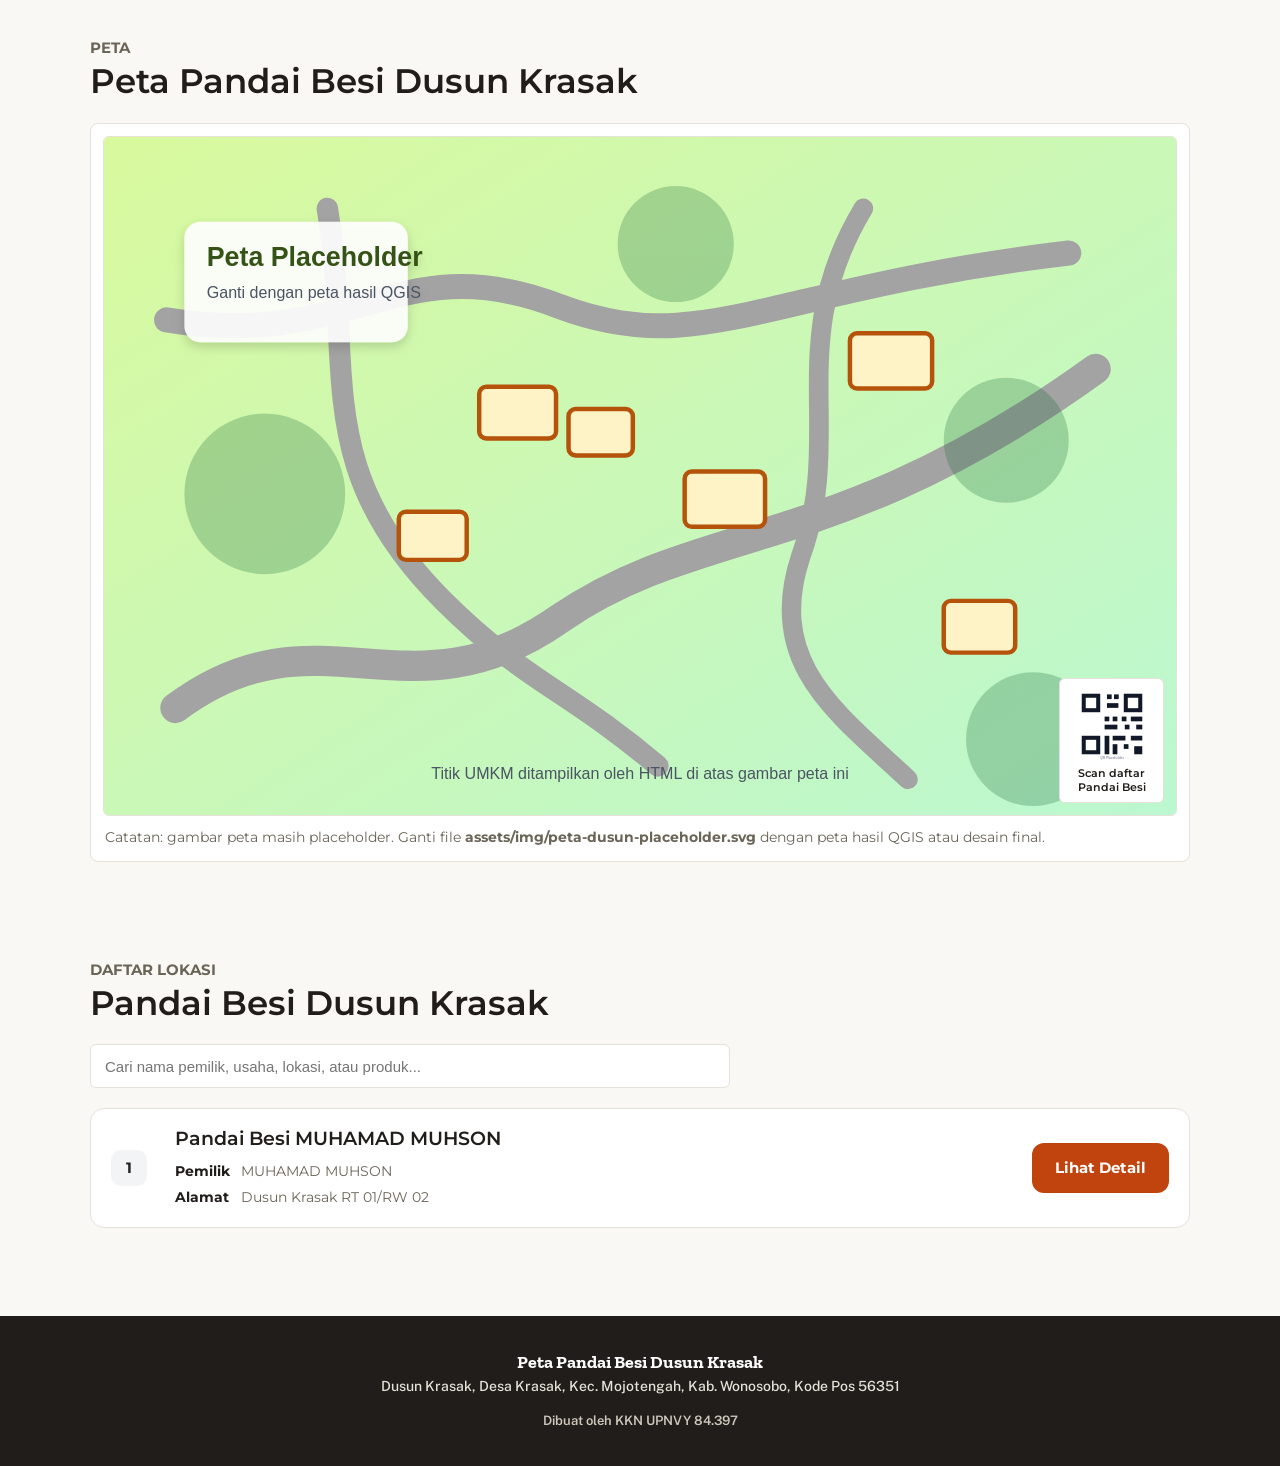
==== commit d41c52cb: "update lagi" ====
--- a/index.html
+++ b/index.html
@@ -68,8 +68,12 @@
     </div>
 
     <footer class="footer">
-      <p>Peta Pandai Besi Dusun Krasak</p>
-      <p>Dibuat oleh KKN UPNVY 84.397</p>
+      <p class="footer-title">Peta Pandai Besi Dusun Krasak</p>
+      <p class="footer-address">
+        Dusun Krasak, Desa Krasak, Kec. Mojotengah, Kab. Wonosobo, Kode Pos
+        56351
+      </p>
+      <p class="footer-copy">Dibuat oleh KKN UPNVY 84.397</p>
     </footer>
 
     <script src="data.js"></script>
--- a/style.css
+++ b/style.css
@@ -686,31 +686,41 @@
 /* Footer */
 .footer {
   margin-top: 40px;
-  padding: 28px 16px;
+  padding: 34px 16px;
   background: var(--primary);
   color: white;
   text-align: center;
 }
 
 .footer p {
-  margin: 0;
-}
-
-.footer p:first-child {
+  margin: 0 auto;
+  text-align: center;
+}
+
+.footer-title {
   font-family: var(--font-footer-display);
-  font-size: 17px;
+  font-size: 18px;
   font-weight: 700;
   color: white;
   line-height: 1.4;
 }
 
-.footer p:last-child {
-  margin-top: 8px;
+.footer-address {
+  max-width: 760px;
+  margin-top: 10px;
   font-family: var(--font-footer-main);
   font-size: 14px;
   font-weight: 500;
   color: #e7e2d9;
-  line-height: 1.5;
+  line-height: 1.6;
+}
+
+.footer-copy {
+  margin-top: 14px !important;
+  font-family: var(--font-footer-main);
+  font-size: 13px;
+  font-weight: 600;
+  color: #cfc7bb;
 }
 
 .detail-headline {
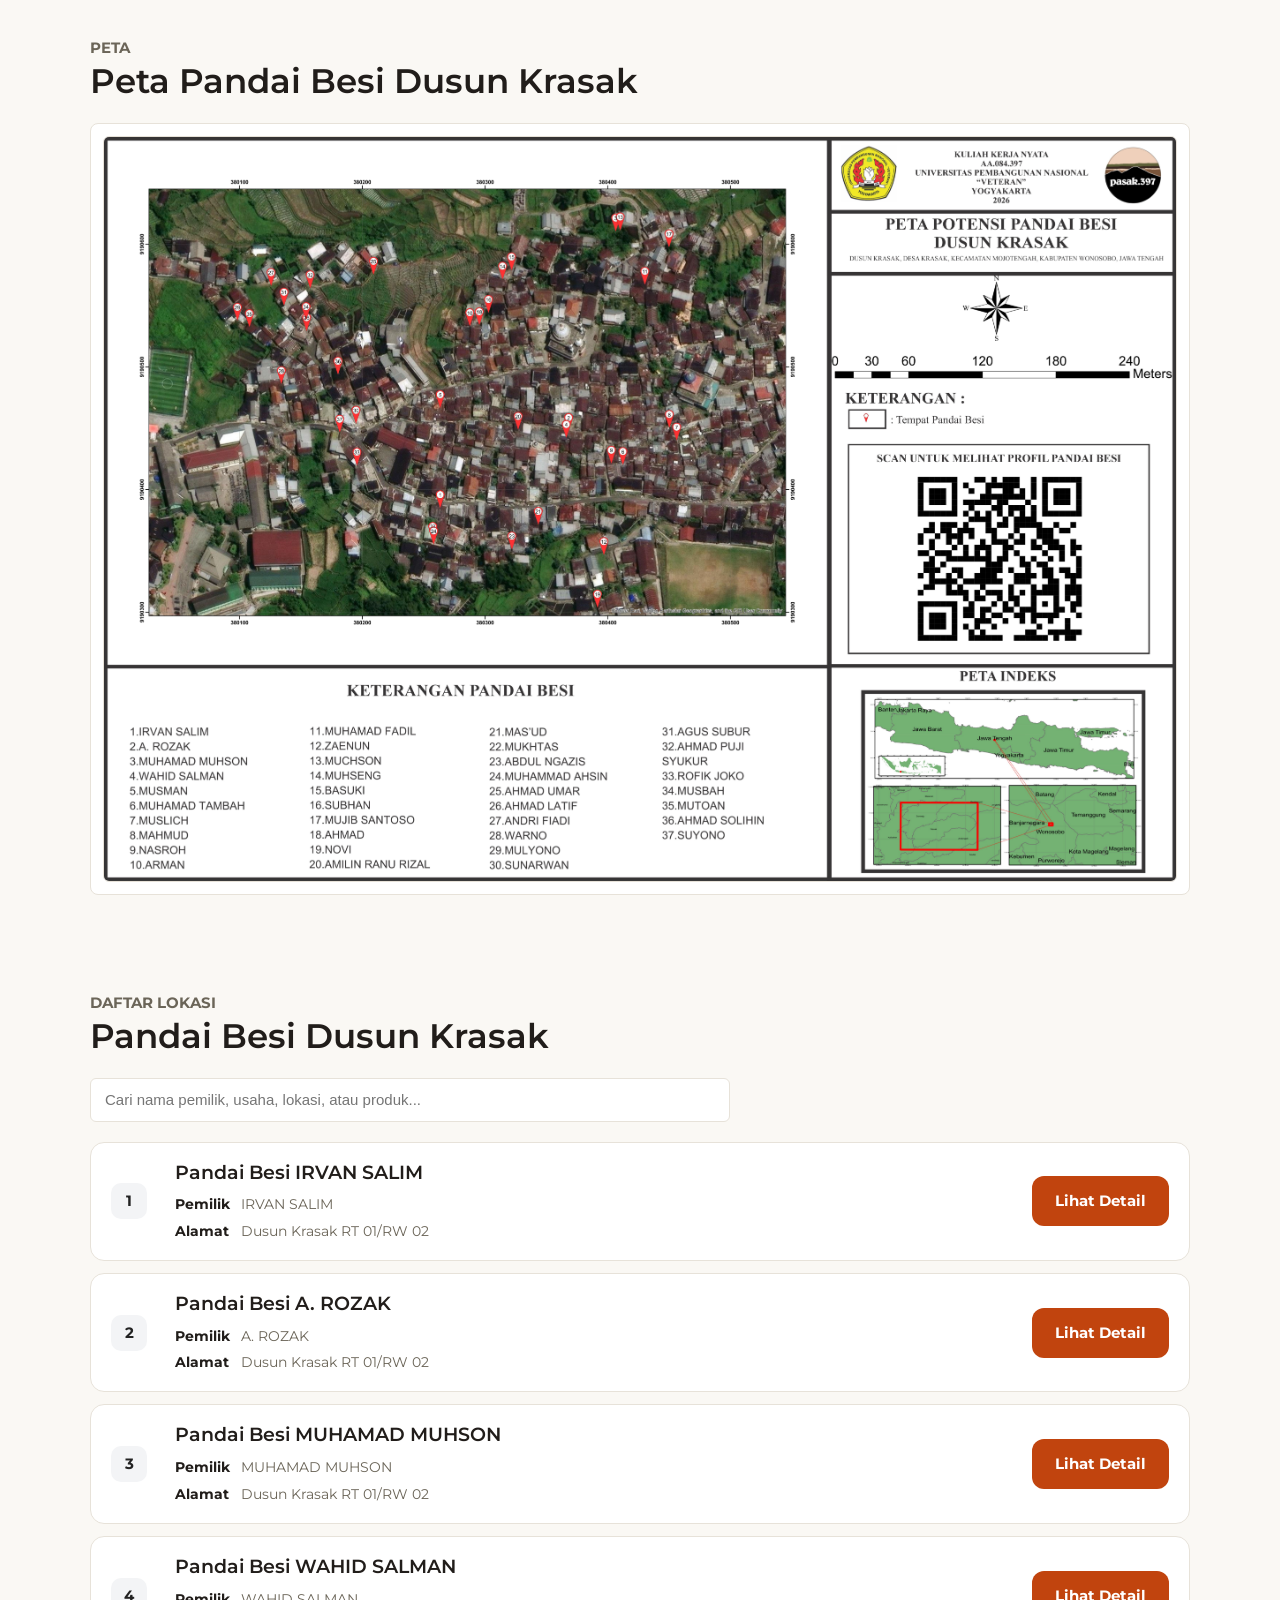
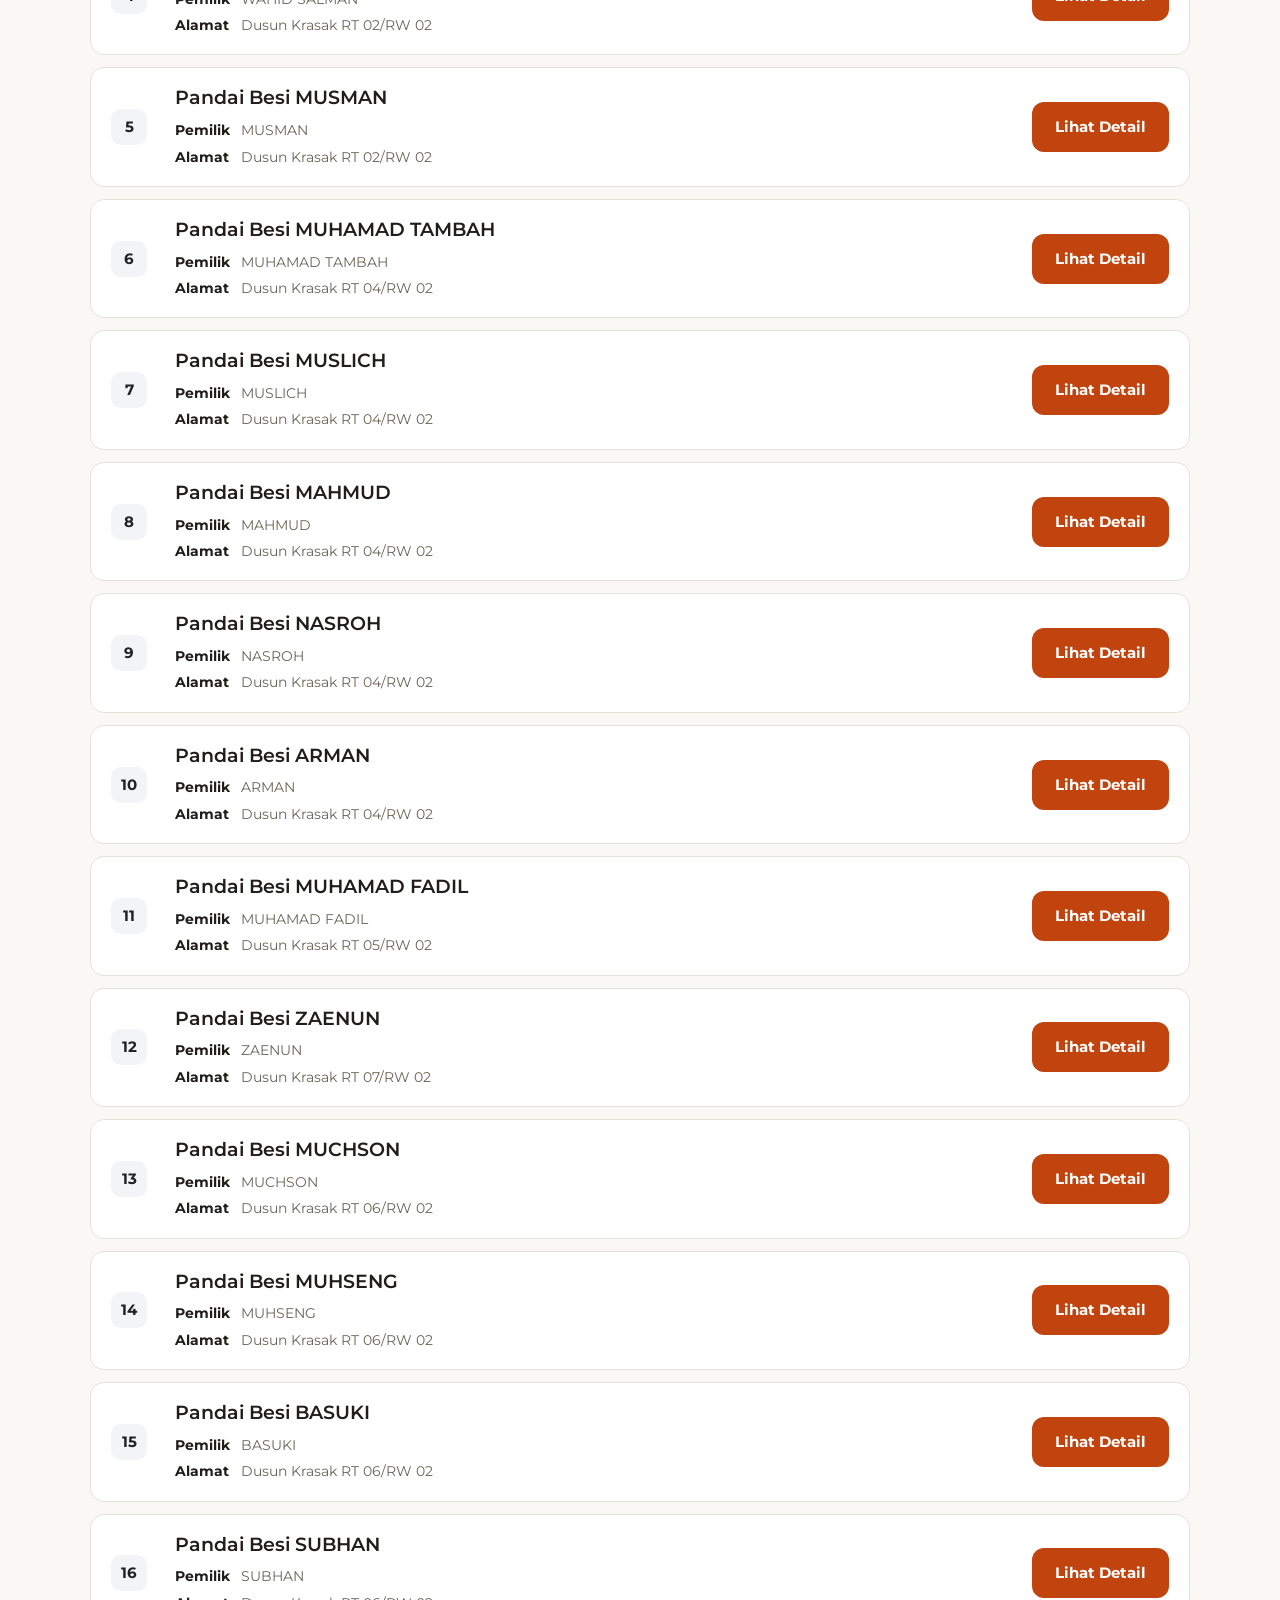
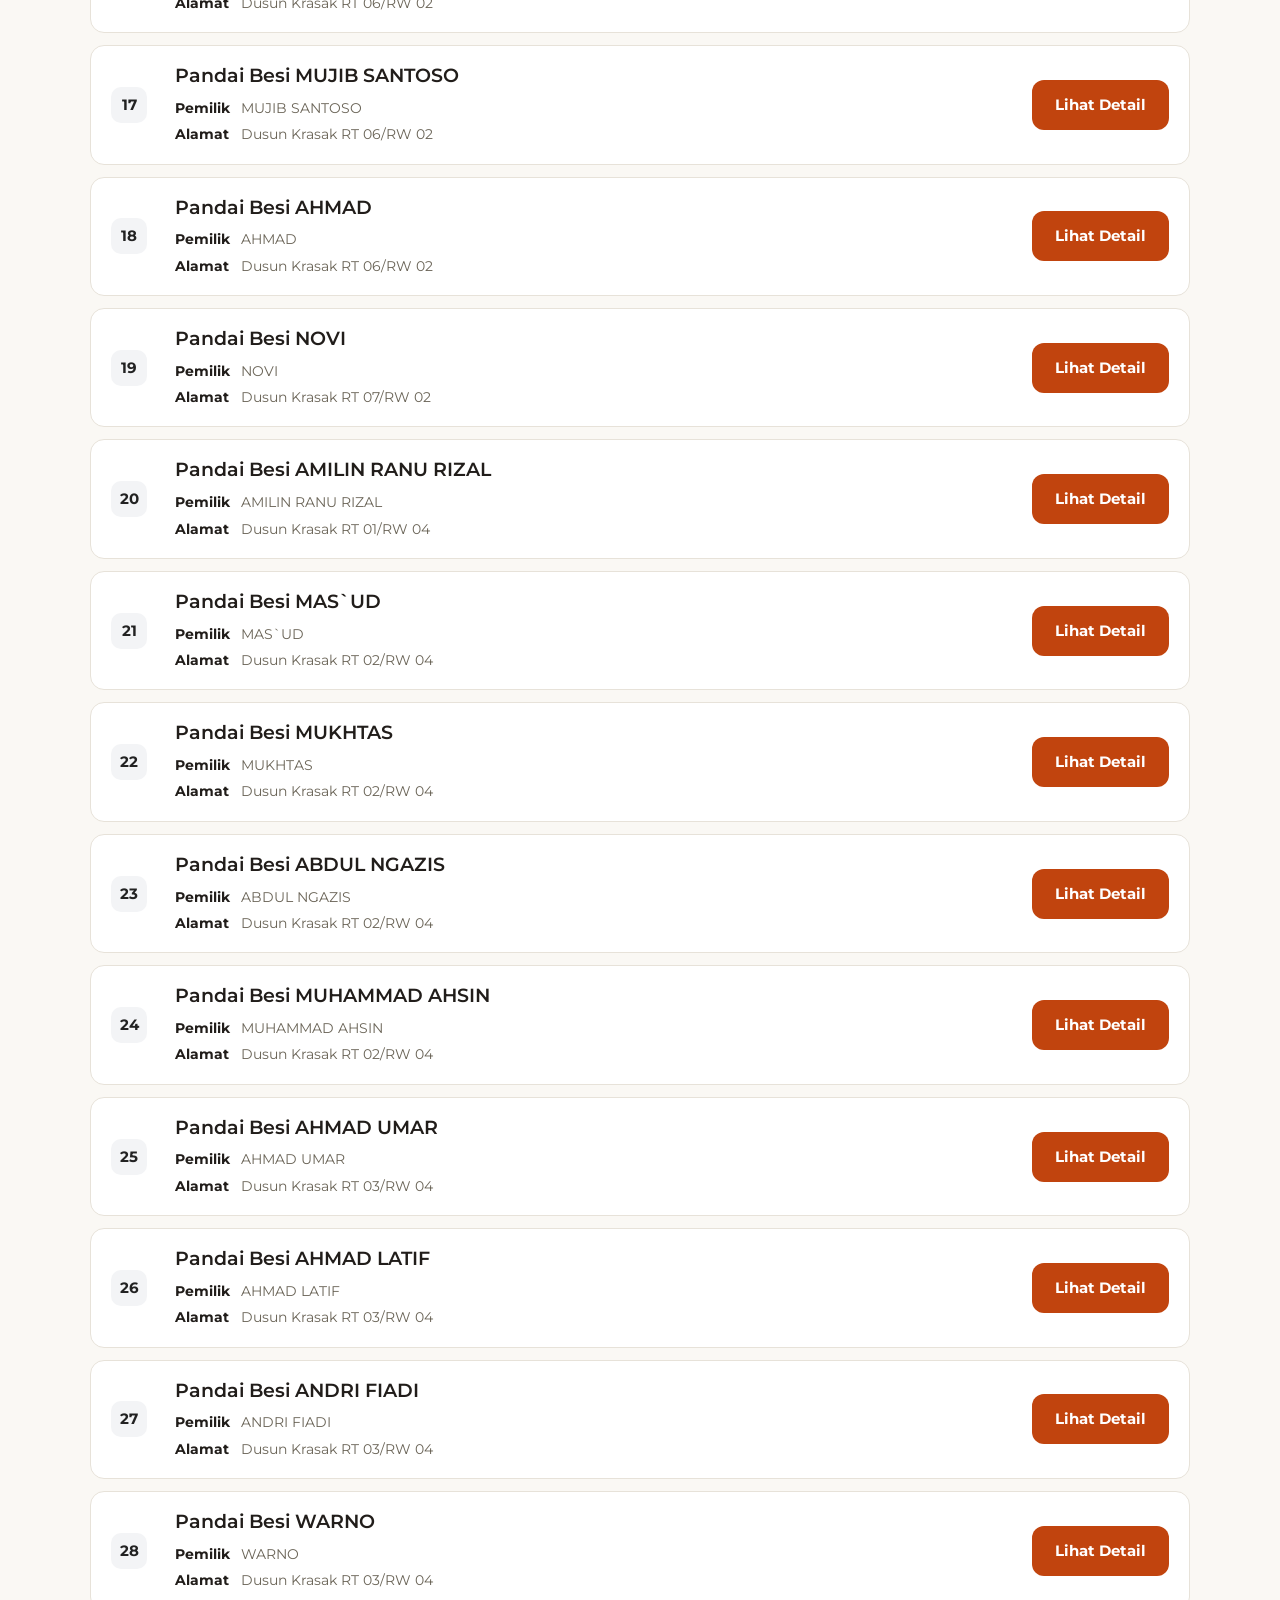
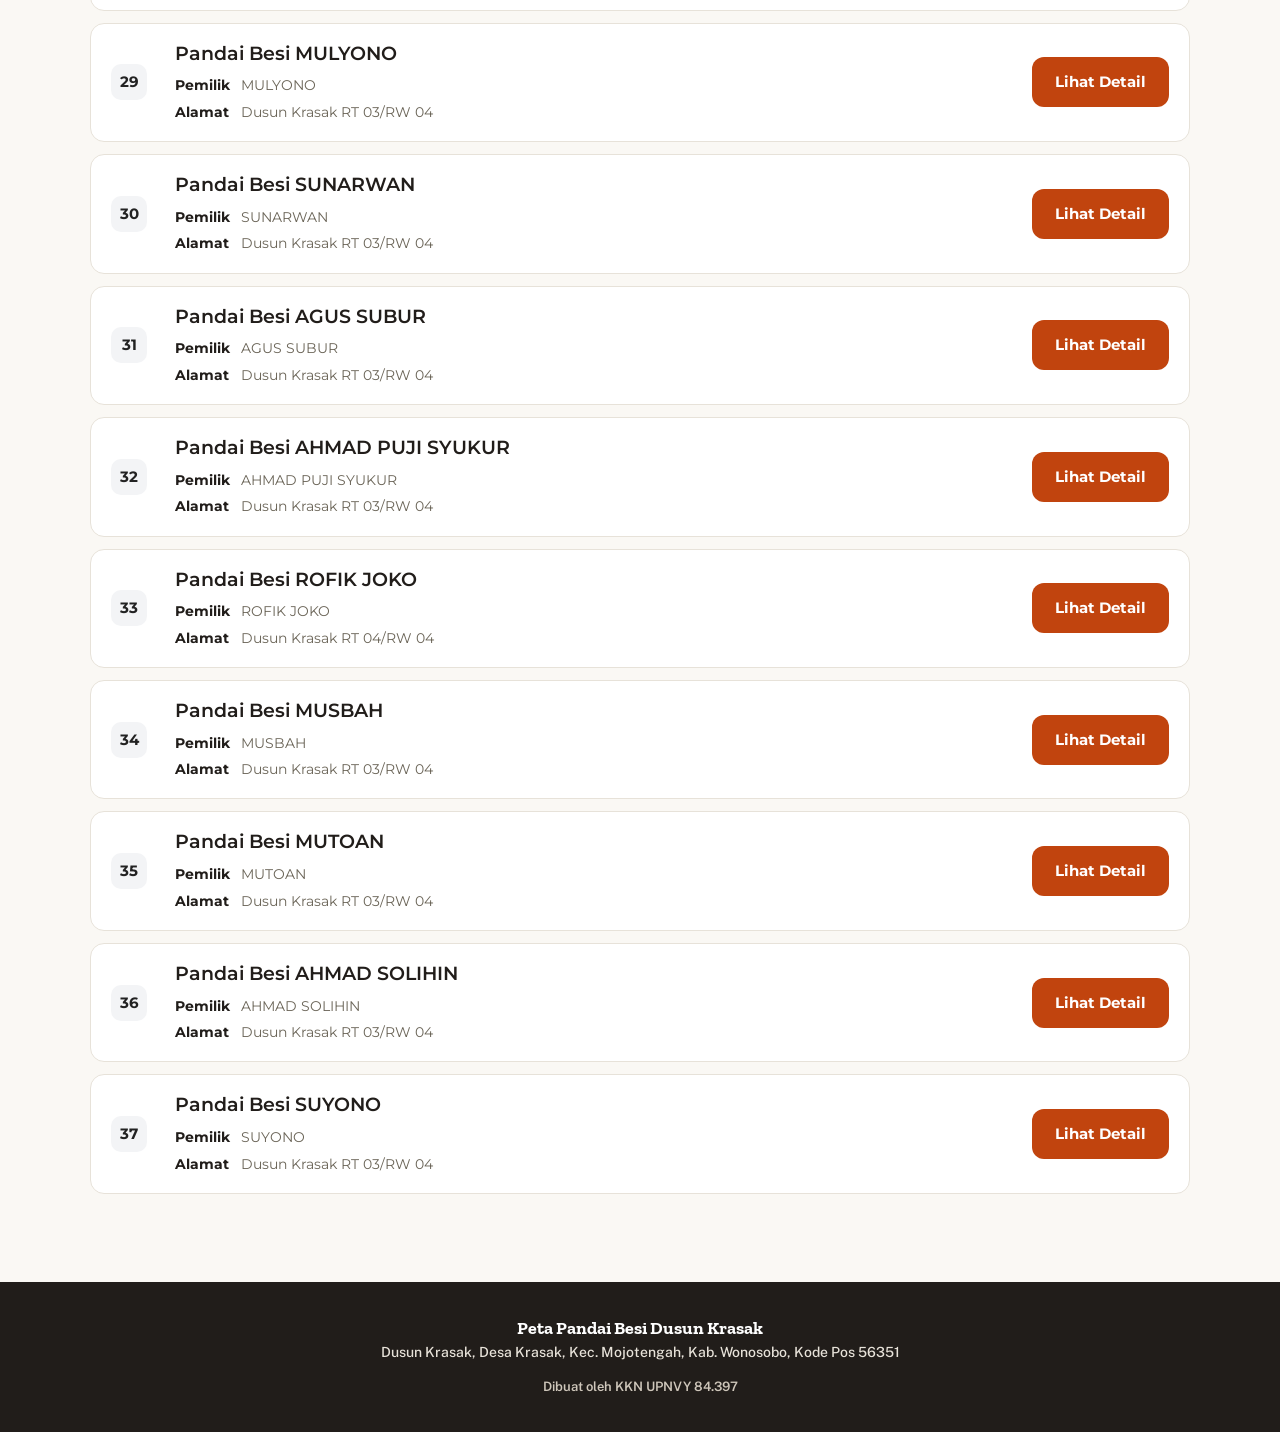
==== commit ef31d076: "update data" ====
--- a/index.html
+++ b/index.html
@@ -17,30 +17,13 @@
         <div class="map-card">
           <div class="map-wrapper" id="mapWrapper">
             <img
-              src="assets/img/peta-dusun-placeholder.svg"
+              src="assets/img/petapotensipandaibesi.jpg"
               alt="Peta UMKM Pandai Besi Dusun Krasak"
               class="map-image"
               id="mapImage"
             />
-
-            <a
-              href="#daftar-umkm"
-              class="qr-box"
-              title="Buka daftar Pandai Besi"
-            >
-              <img
-                src="assets/img/qr-placeholder.svg"
-                alt="QR daftar Pandai Besi"
-              />
-              <span>Scan daftar Pandai Besi</span>
             </a>
           </div>
-
-          <p class="map-note">
-            Catatan: gambar peta masih placeholder. Ganti file
-            <strong>assets/img/peta-dusun-placeholder.svg</strong>
-            dengan peta hasil QGIS atau desain final.
-          </p>
         </div>
       </section>
 
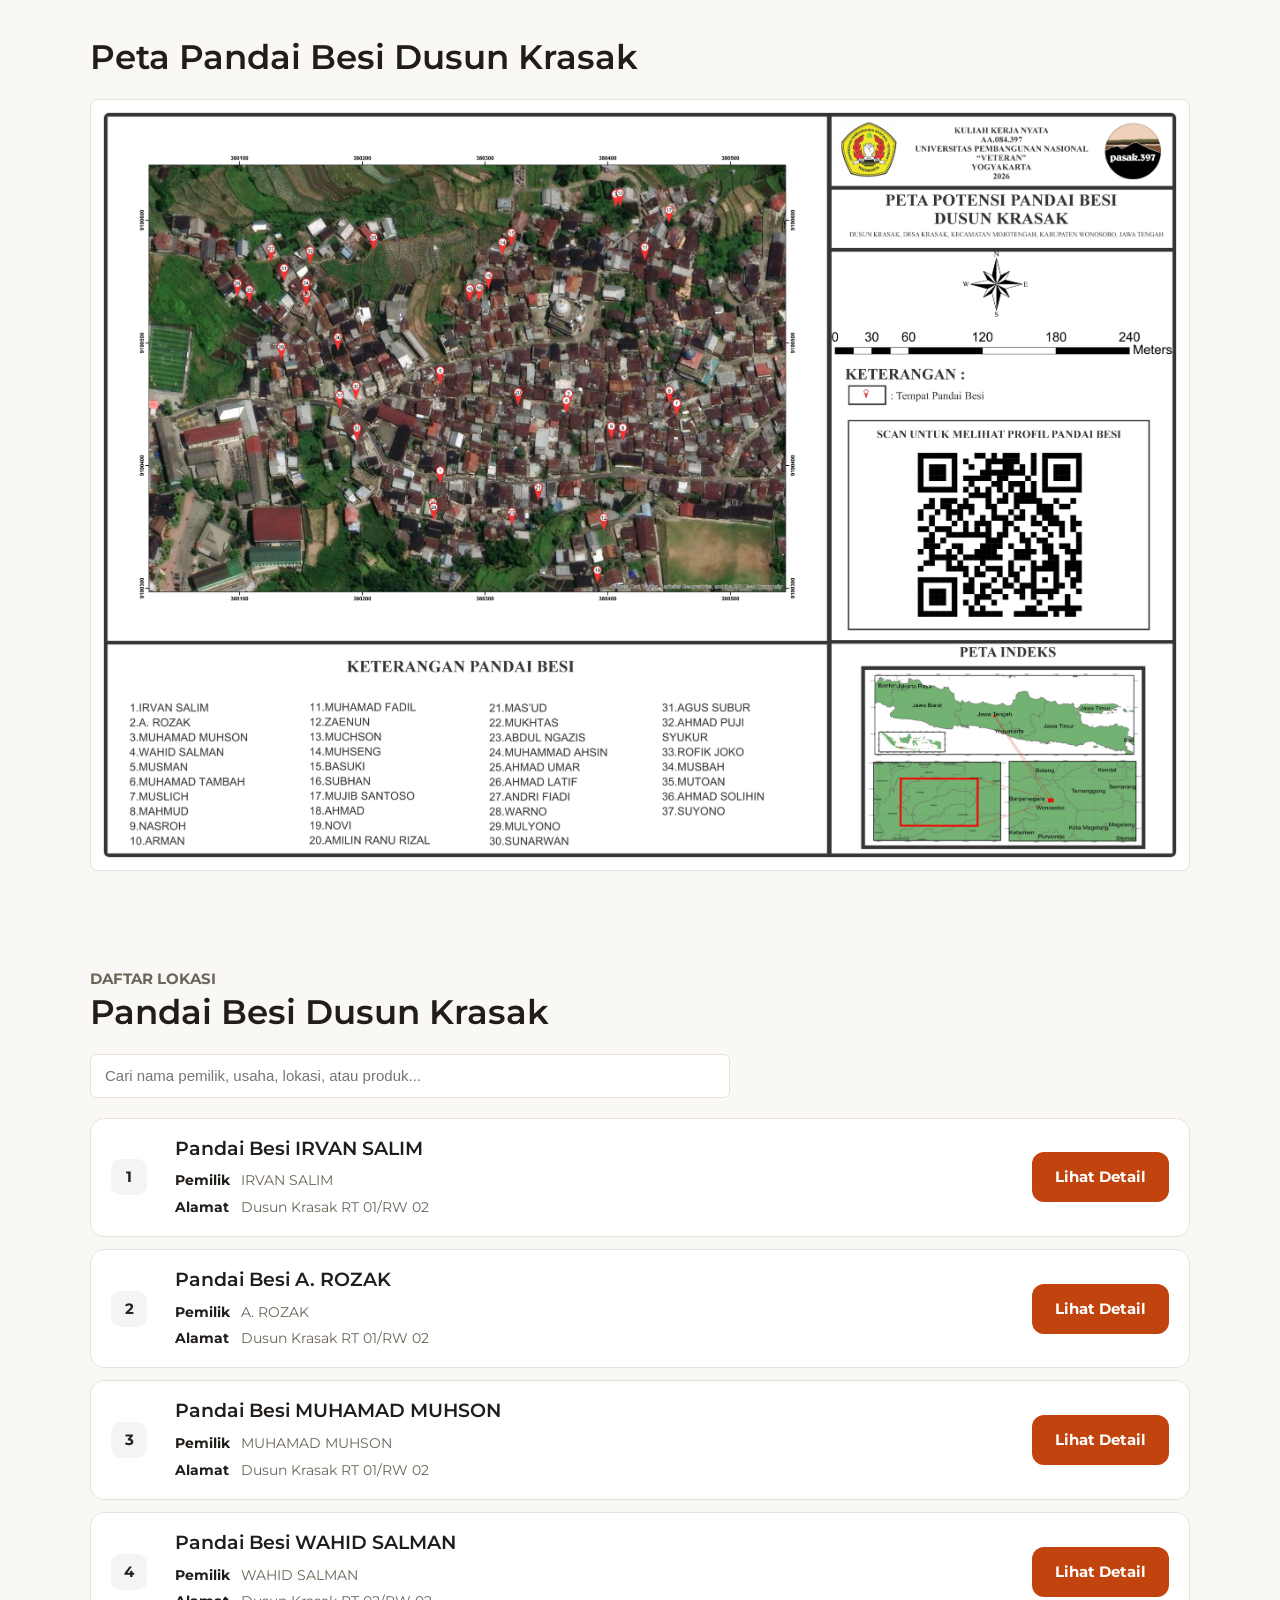
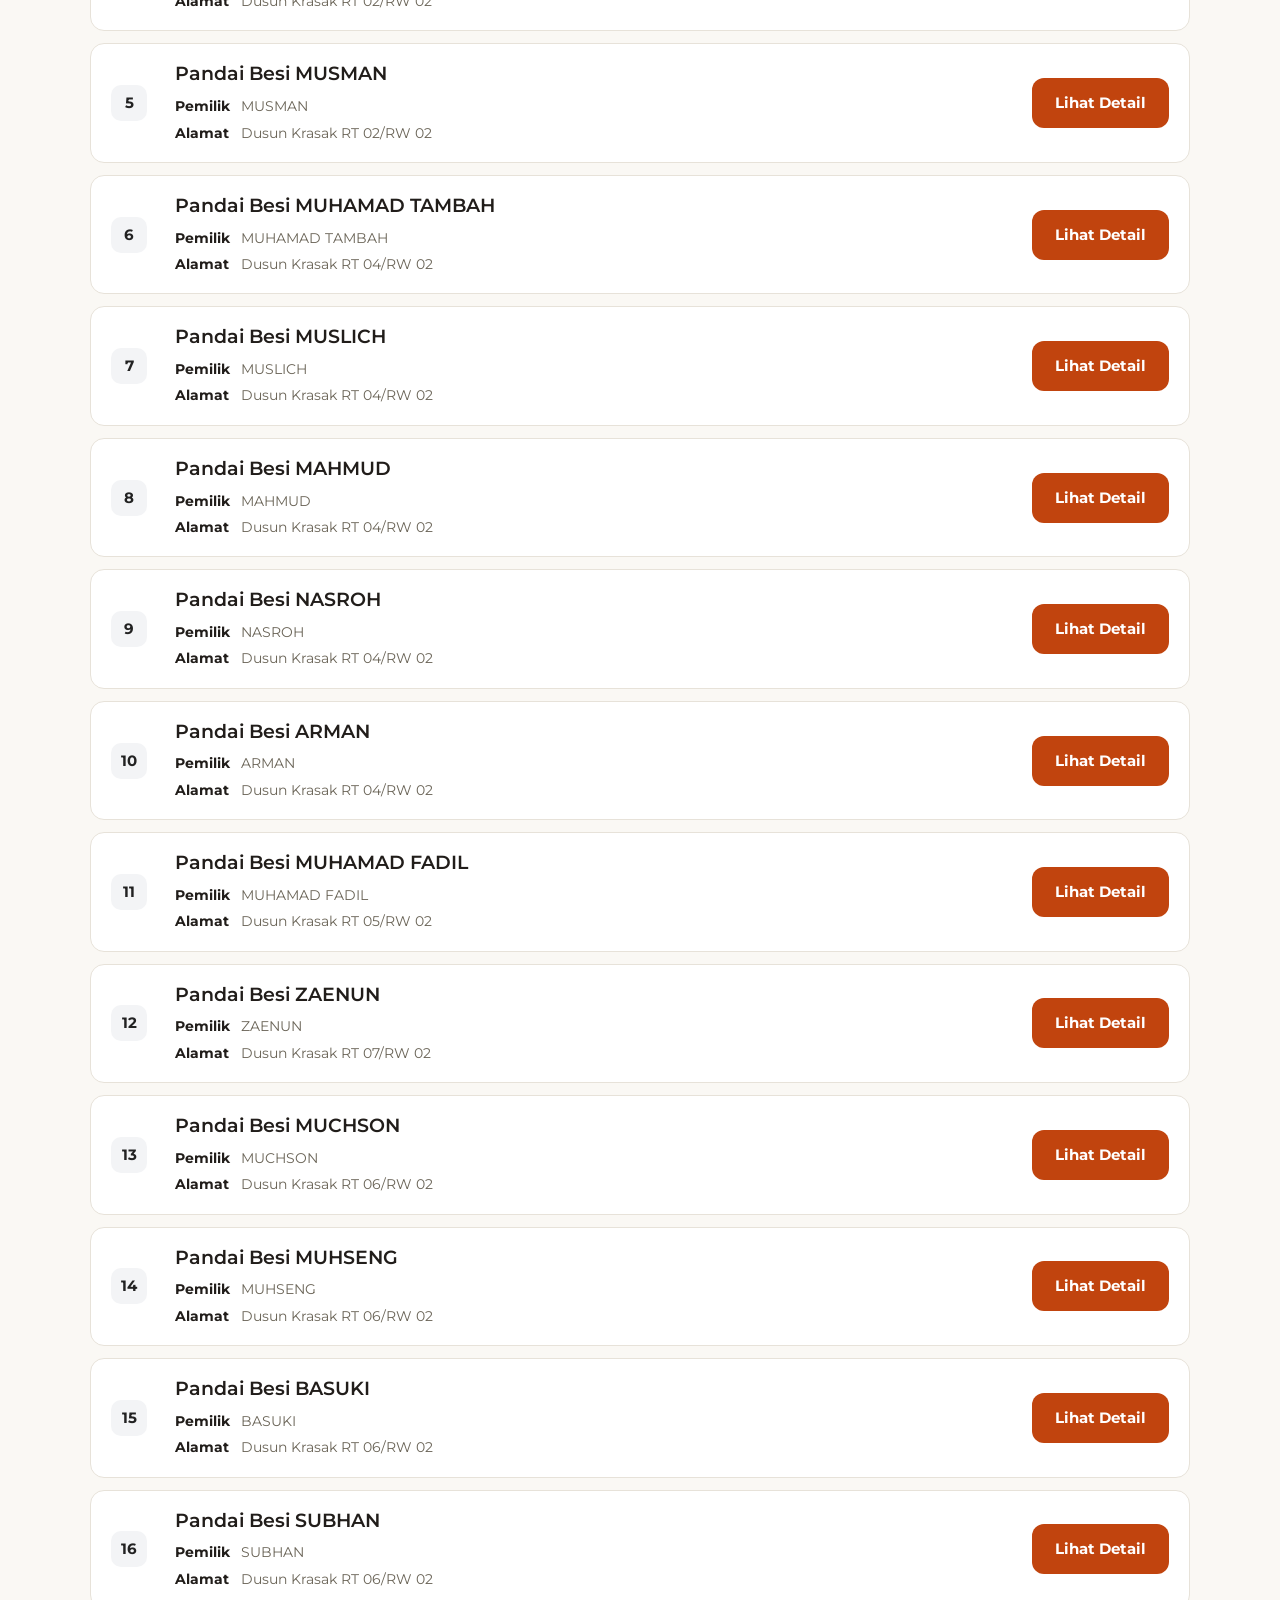
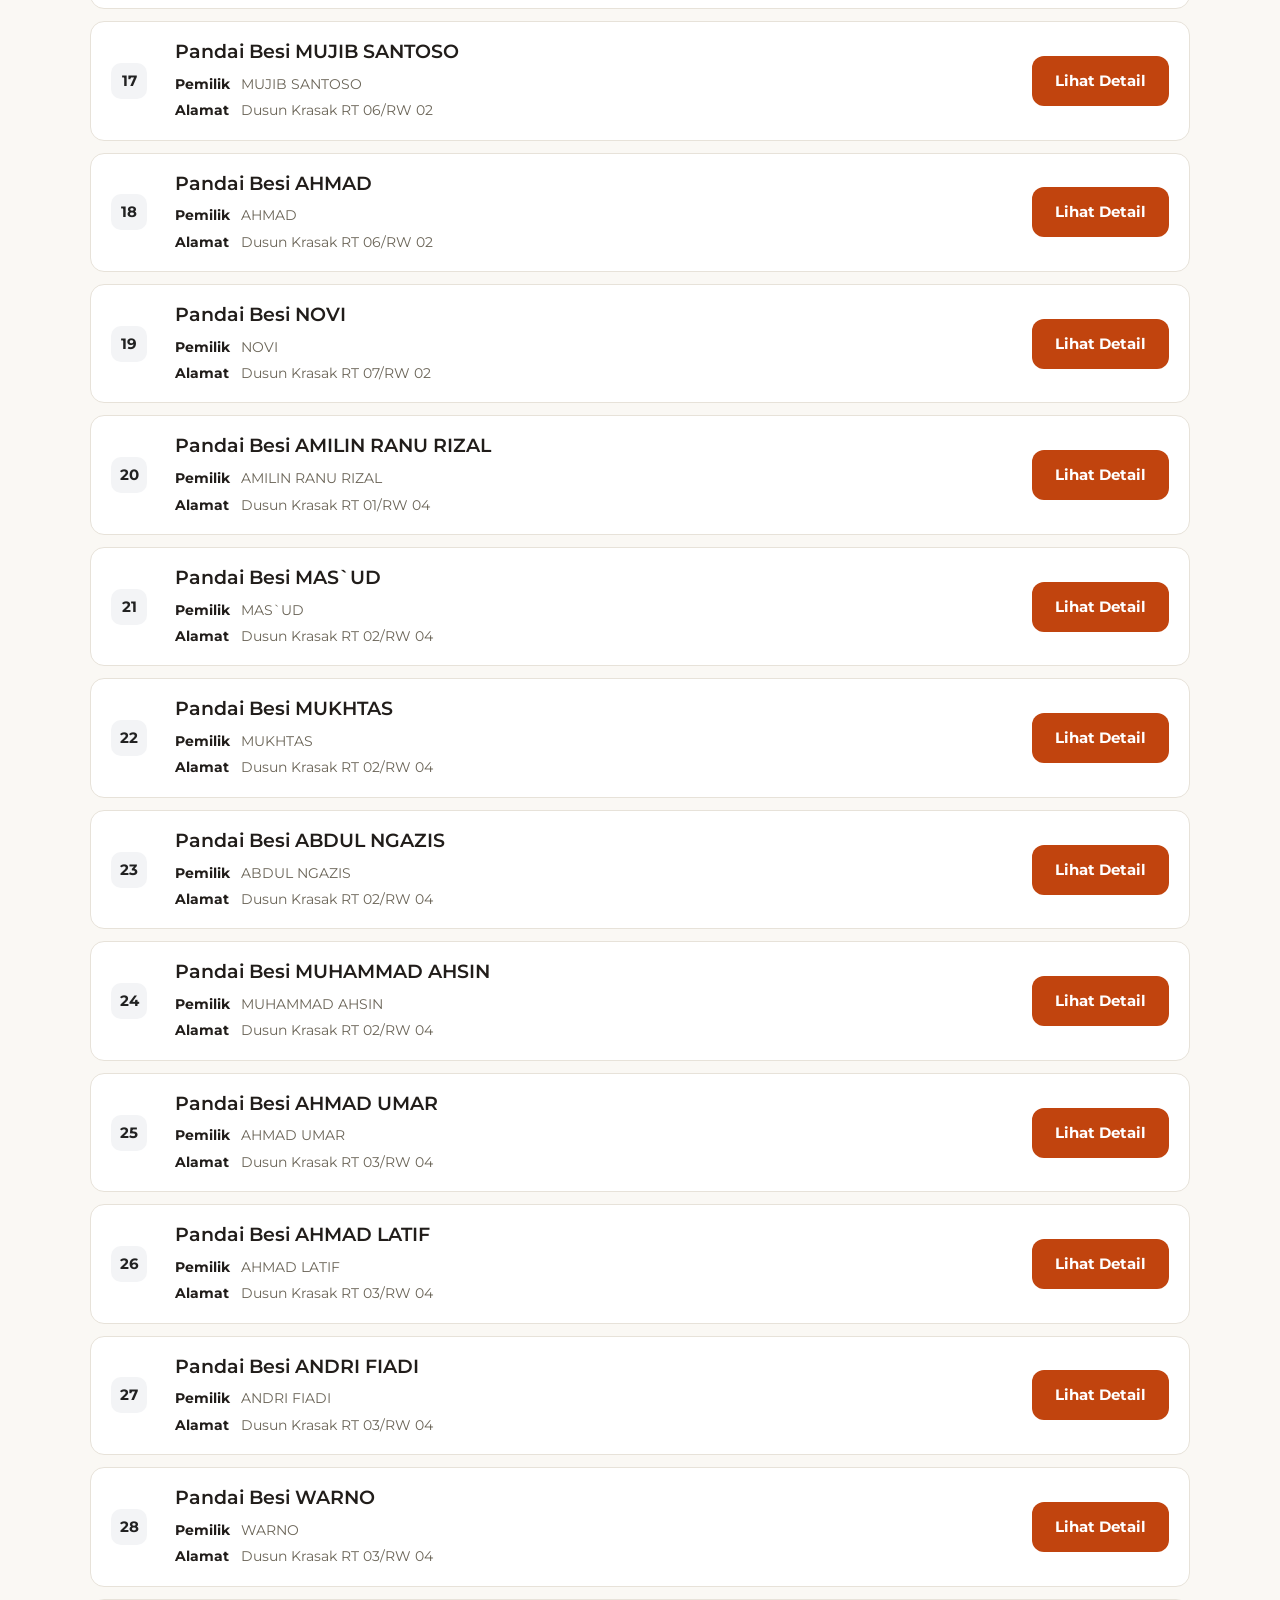
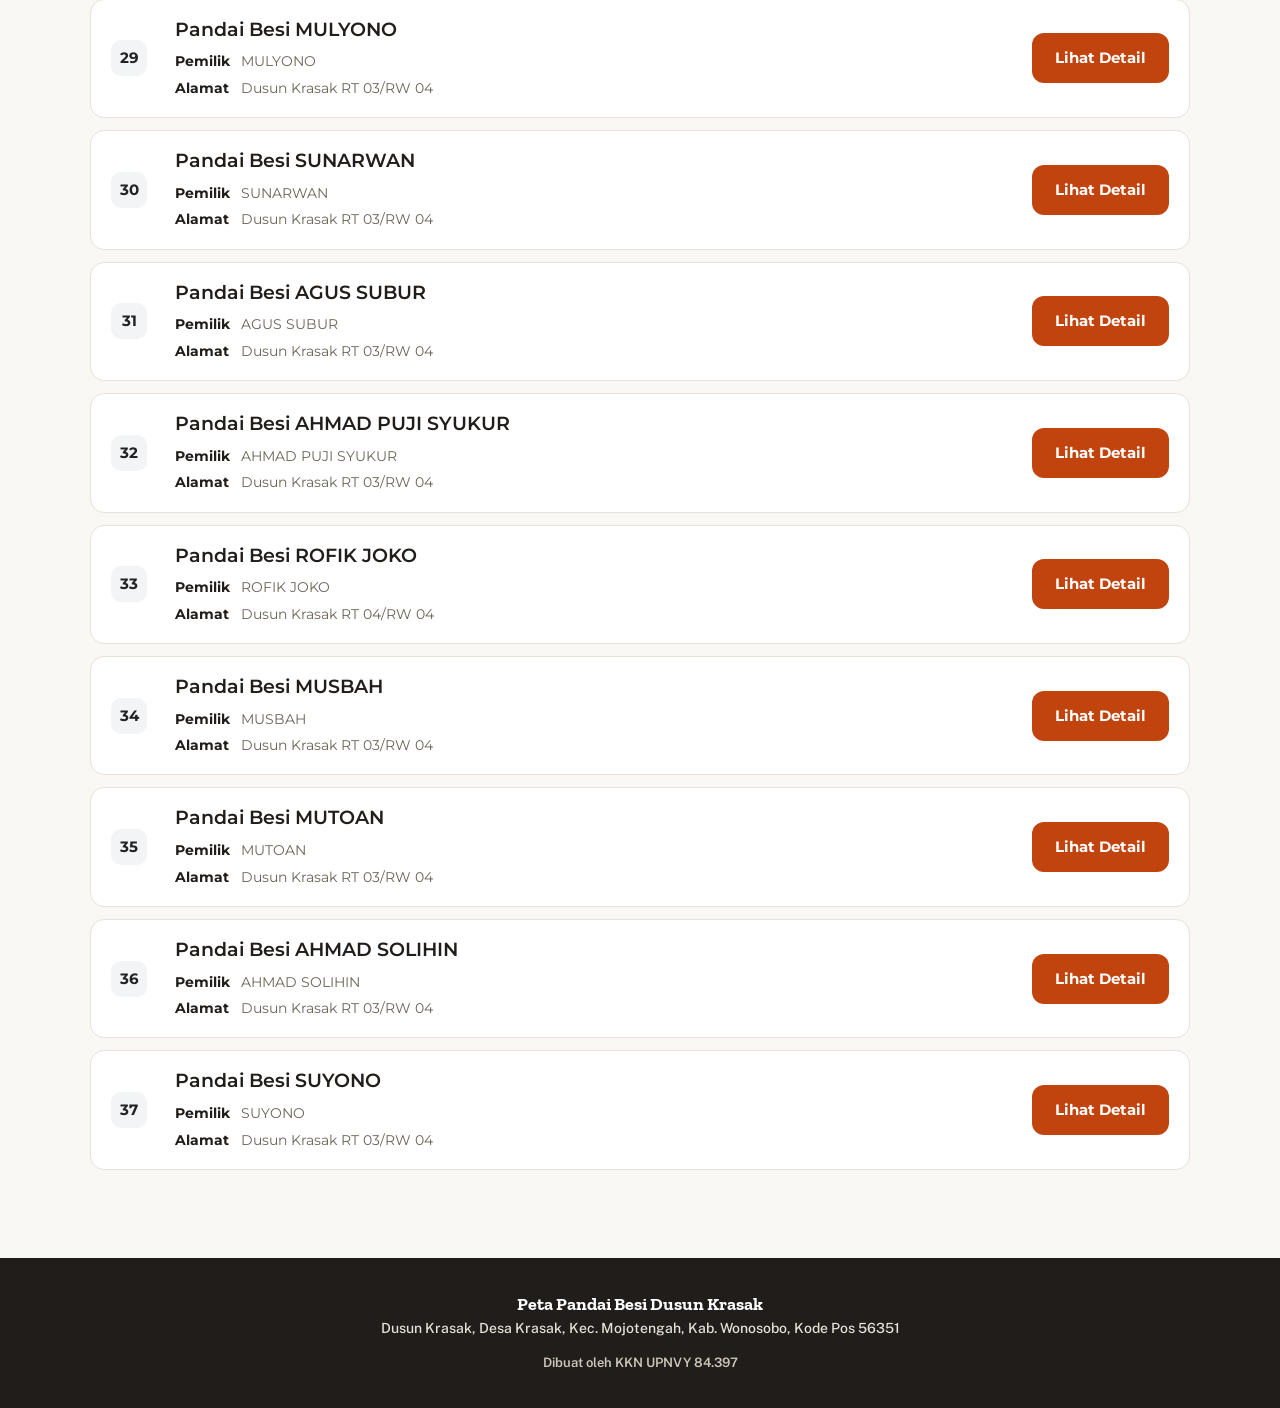
==== commit 7f741754: "rewrites" ====
--- a/index.html
+++ b/index.html
@@ -10,7 +10,6 @@
     <main>
       <section id="peta" class="section first-section">
         <div class="section-heading">
-          <p class="label">Peta</p>
           <h2>Peta Pandai Besi Dusun Krasak</h2>
         </div>
 
@@ -46,8 +45,9 @@
     </main>
 
     <div class="map-lightbox" id="mapLightbox">
-      <button class="map-lightbox-close" id="mapLightboxClose">×</button>
-      <img src="" alt="Peta Pandai Besi Dusun Krasak" id="mapLightboxImage" />
+      <div class="pdf-modal">
+        <iframe id="pdfViewer"></iframe>
+      </div>
     </div>
 
     <footer class="footer">
--- a/style.css
+++ b/style.css
@@ -842,6 +842,55 @@
   cursor: pointer;
 }
 
+.map-lightbox {
+  position: fixed;
+  inset: 0;
+  background: rgba(0, 0, 0, 0.8);
+  display: none;
+  justify-content: center;
+  align-items: center;
+  z-index: 9999;
+}
+
+.map-lightbox.show {
+  padding: 0;
+}
+
+.pdf-modal {
+  width: 100vw;
+  height: 100vh;
+  background: #fff;
+  border-radius: 0;
+  overflow: hidden;
+  display: flex;
+  flex-direction: column;
+}
+
+.pdf-header {
+  height: 70px;
+  display: flex;
+  justify-content: space-between;
+  align-items: center;
+  padding: 0 24px;
+  border-bottom: 1px solid #ddd;
+}
+
+#pdfViewer {
+  flex: 1;
+  width: 100%;
+  height: 100%;
+  border: none;
+}
+
+.btn-download {
+  padding: 10px 18px;
+  background: #c1440e;
+  color: white;
+  text-decoration: none;
+  border-radius: 10px;
+  font-weight: 600;
+}
+
 /* Responsive */
 @media (max-width: 820px) {
   .umkm-list-item {
